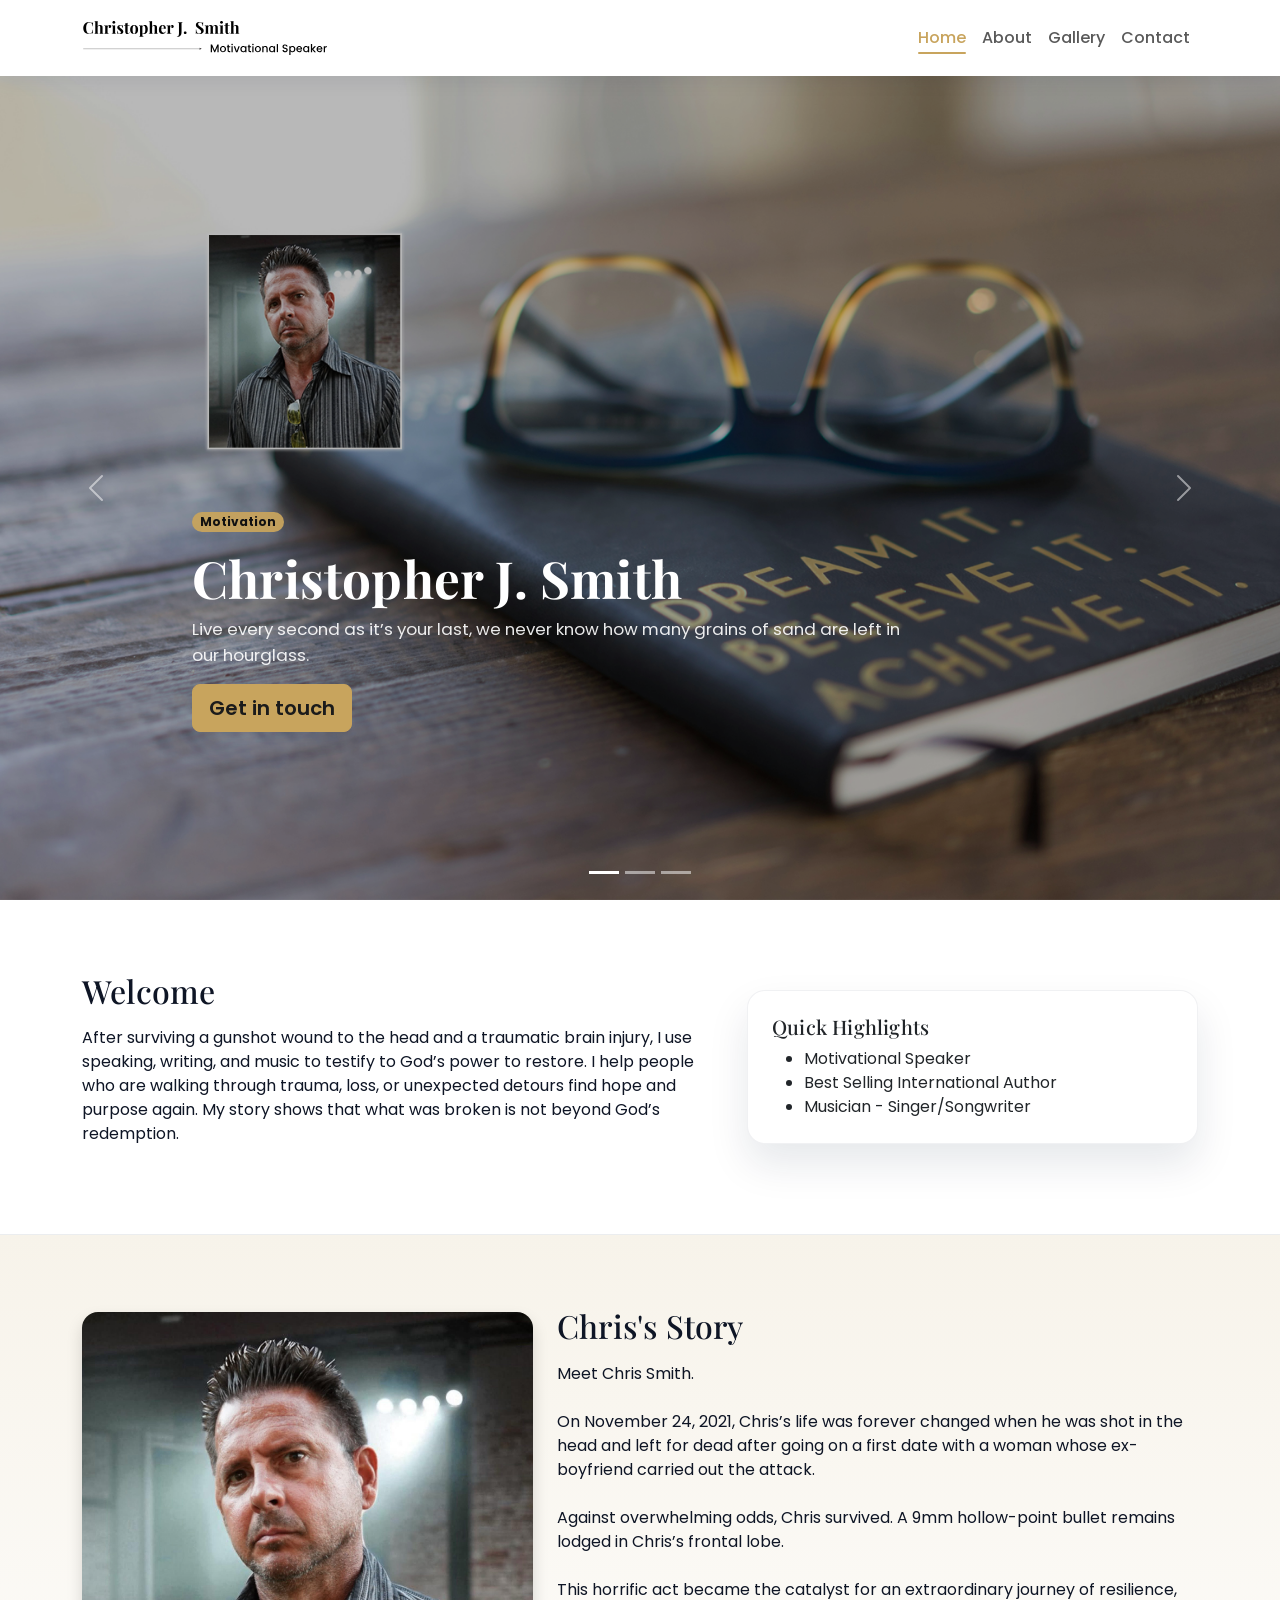
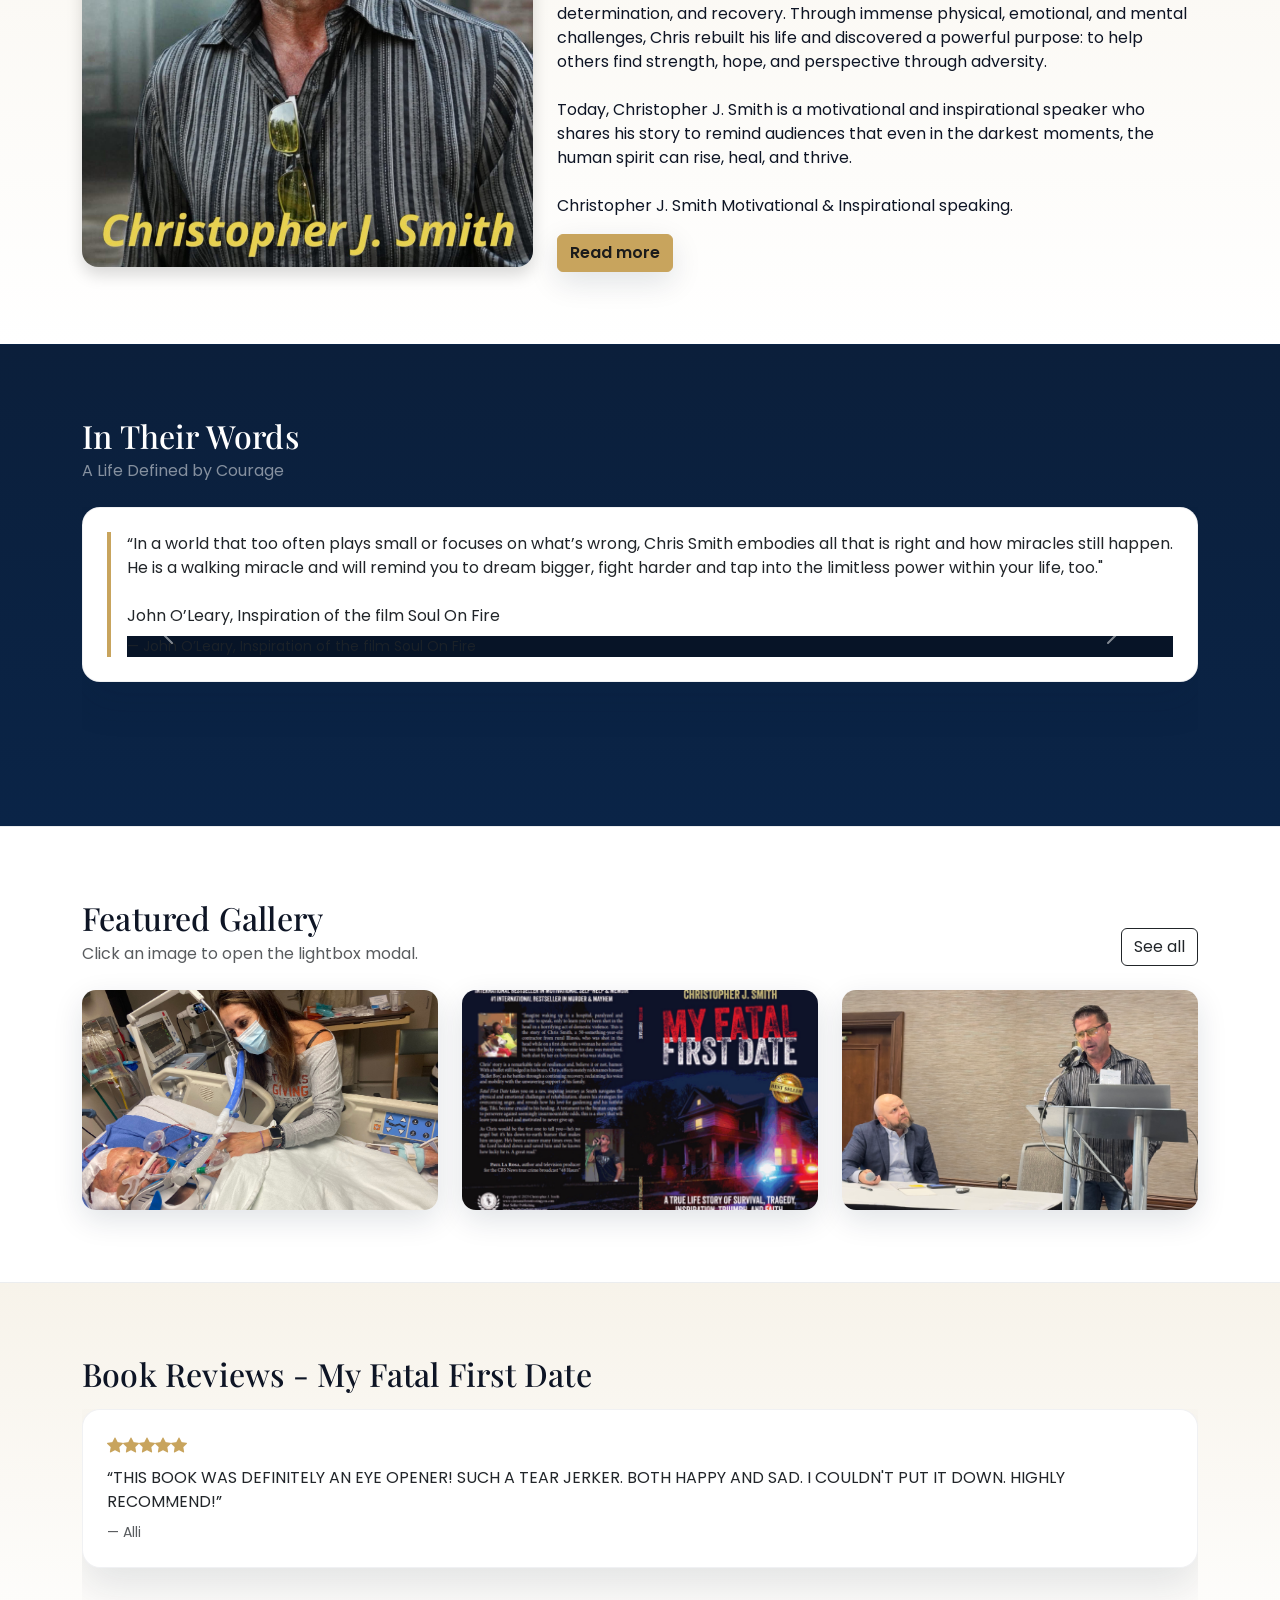
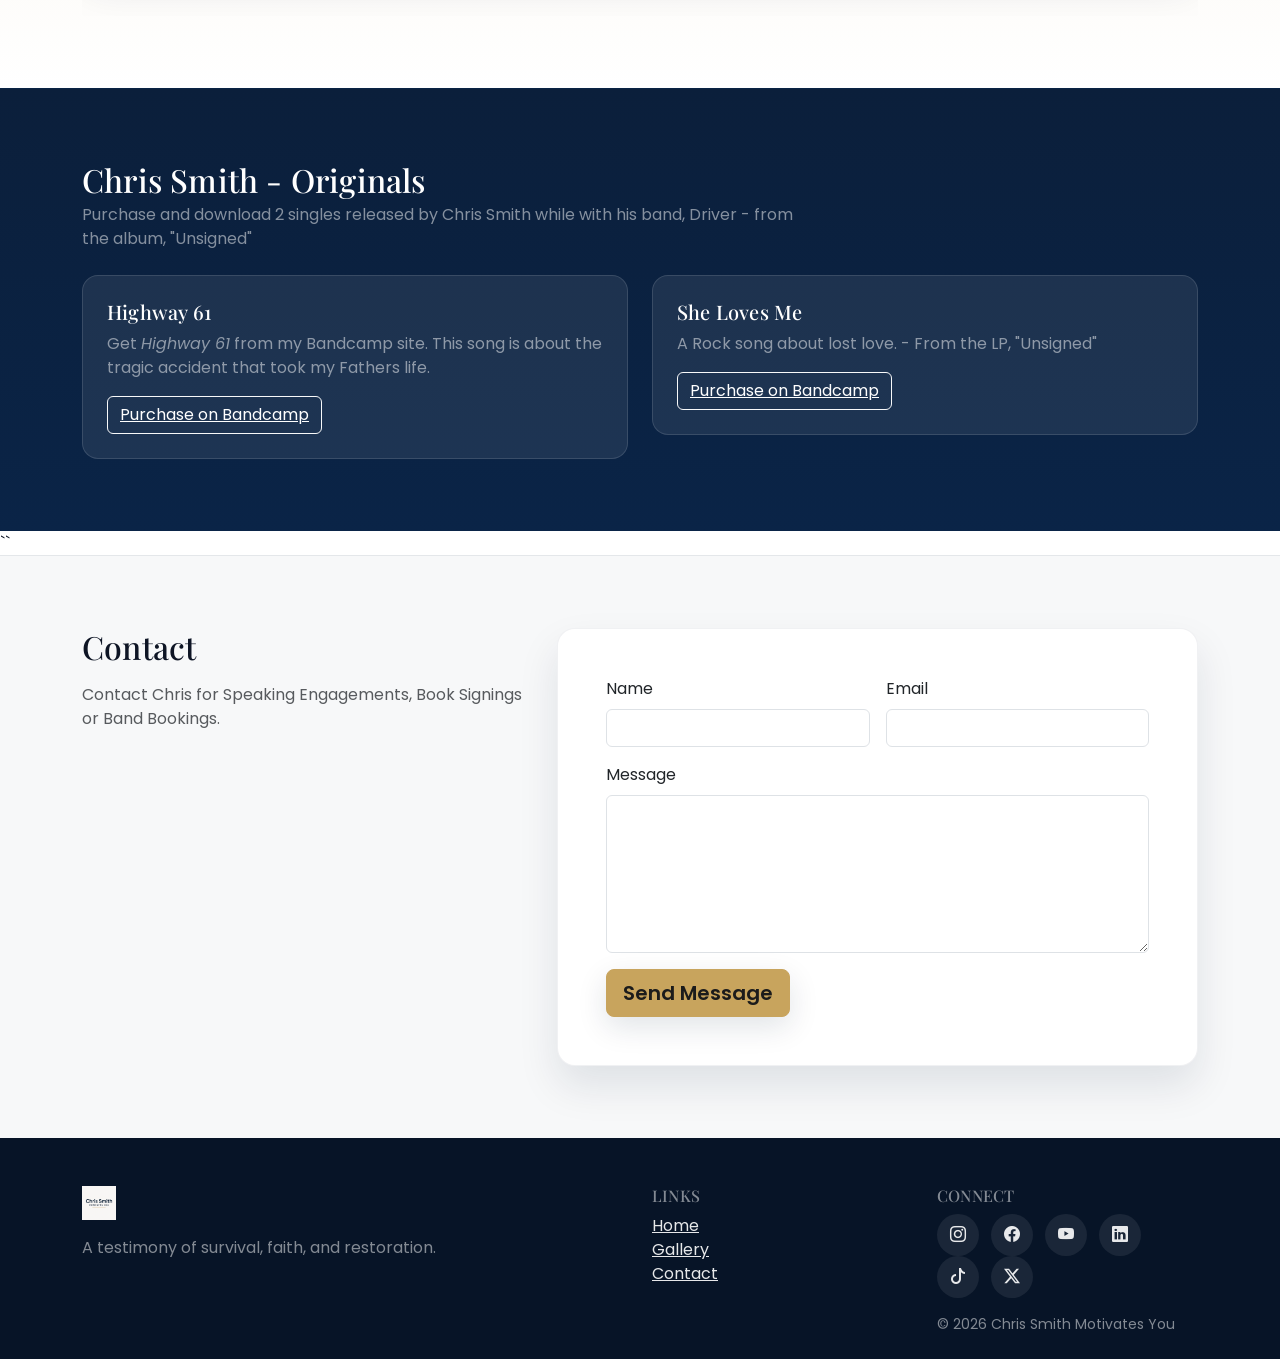
==== index.html @ d368dfac "Wrapping up I think we're done" ====
<!doctype html>
<html lang="en">
<head>
  <!-- ==========================================================
       BASIC META (SEO-ready)
       ========================================================== -->
  <meta charset="utf-8">
  <meta name="viewport" content="width=device-width, initial-scale=1">
  <title>Home | Chris Smith Motivates You</title>
  <meta name="description" content="Chris Smith Motivates You — motivation, mindset, and momentum. Replace this with your homepage SEO description.">

  <!-- ==========================================================
       CANONICAL + OPEN GRAPH (social sharing preview)
       ========================================================== -->
  <link rel="canonical" href="https://chrissmithmotivatesyou.com/">

  <meta property="og:type" content="website">
  <meta property="og:title" content="Chris Smith Motivates You | Home">
  <meta property="og:description" content="Motivation, mindset, and momentum. Motivational Speaker, Author and Musician.">
  <meta property="og:url" content="https://chrissmithmotivatesyou.com/">
  <meta property="og:image" content="https://chrissmithmotivatesyou.com/assets/img/og-image.jpg">
  <meta property="og:site_name" content="Chris Smith Motivates You">

  <!-- Twitter Card -->
  <meta name="twitter:card" content="summary_large_image">
  <meta name="twitter:title" content="Chris Smith Motivates You | Home">
  <meta name="twitter:description" content="Motivation, mindset, and momentum. Replace this with your real social preview description.">
  <meta name="twitter:image" content="https://chrissmithmotivatesyou.com/assets/img/og-image.jpg">

  <!-- ==========================================================
       FONTS
       ========================================================== -->
  <link rel="preconnect" href="https://fonts.googleapis.com">
  <link rel="preconnect" href="https://fonts.gstatic.com" crossorigin>
  <link href="https://fonts.googleapis.com/css2?family=Playfair+Display:wght@500;600;700&family=Poppins:wght@300;400;500;600&display=swap" rel="stylesheet">

  <!-- ==========================================================
       BOOTSTRAP CSS + ICONS
       ========================================================== -->
  <link href="https://cdn.jsdelivr.net/npm/bootstrap@5.3.3/dist/css/bootstrap.min.css" rel="stylesheet">
  <link href="https://cdn.jsdelivr.net/npm/bootstrap-icons@1.11.3/font/bootstrap-icons.min.css" rel="stylesheet">

  <!-- Custom CSS -->
  <link href="assets/css/styles.css" rel="stylesheet">

  <!-- ==========================================================
       JSON-LD (basic SEO structured data starter)
       ========================================================== -->
  <script type="application/ld+json">
  {
    "@context":"https://schema.org",
    "@type":"Person",
    "name":"Chris Smith",
    "url":"https://chrissmithmotivatesyou.com/"
  }
  </script>
</head>

<body>

  <!-- ==========================================================
       NAVBAR (fixed-top)
       aria-current="page" on Home only
       ========================================================== -->
  <nav class="navbar navbar-expand-lg navbar-light bg-white fixed-top">
    <div class="container">

     <a class="navbar-brand" href="index.html" aria-label="Chris Smith Motivates You home">
 	 <img class="brand-wordmark"
     	 	src="assets/img/logo-wordmark.svg"
      	 	alt="Chris Smith Motivates You">
	</a>

      <button class="navbar-toggler" type="button" data-bs-toggle="collapse" data-bs-target="#primaryNav"
              aria-controls="primaryNav" aria-expanded="false" aria-label="Toggle navigation">
        <span class="navbar-toggler-icon"></span>
      </button>

      <div class="collapse navbar-collapse" id="primaryNav">
        <ul class="navbar-nav ms-auto mb-2 mb-lg-0">

          <li class="nav-item">
            <a class="nav-link" href="index.html" aria-current="page">Home</a>
          </li>

          <li class="nav-item">
            <a class="nav-link" href="about.html">About</a>
          </li>

          <li class="nav-item">
            <a class="nav-link" href="gallery.html">Gallery</a>
          </li>

          <li class="nav-item">
            <a class="nav-link" href="contact.html">Contact</a>
          </li>

        </ul>
      </div>
    </div>
  </nav>

  <!-- ==========================================================
       HERO CAROUSEL (full viewport under navbar)
       ========================================================== -->
  <header class="hero">
    <div id="heroCarousel" class="carousel slide carousel-fade" data-bs-ride="carousel" aria-label="Homepage highlights">

      <div class="carousel-indicators">
        <button type="button" data-bs-target="#heroCarousel" data-bs-slide-to="0" class="active"
                aria-current="true" aria-label="Slide 1" tabindex="0"></button>
        <button type="button" data-bs-target="#heroCarousel" data-bs-slide-to="1" aria-label="Slide 2"></button>
        <button type="button" data-bs-target="#heroCarousel" data-bs-slide-to="2" aria-label="Slide 3"></button>
      </div>

      <div class="carousel-inner">

        <div class="carousel-item active">
  <picture>
    <source media="(max-width: 767.98px)" srcset="assets/img/hero-1-mobile.png">
    <source media="(min-width: 768px)" srcset="assets/img/hero-1.png">
    <img
      class="hero-img"
      src="assets/img/hero-1.png"
      alt=""
      loading="eager"
    >
  </picture>

  <div class="carousel-caption" aria-live="polite">
    <span class="badge rounded-pill mb-3">Motivation</span>

    <h1 class="fw-bold">Christopher J. Smith</h1>

    <p class="lead is-placeholder">
      <strong>
        Live every second as it’s your last, we never know how many grains of sand
        are left in our hourglass.
      </strong>
    </p>

    <div class="mt-3">
      <a class="btn btn-brand btn-lg" href="#contactCall">
        Get in touch
      </a>
    </div>
  </div>
</div>

       <div class="carousel-item">
  <picture>
    <source media="(max-width: 767.98px)" srcset="assets/img/hero-2-mobile.png">
    <source media="(min-width: 768px)" srcset="assets/img/hero-2.png">
    <img
      class="hero-img"
      src="assets/img/hero-2.png"
      alt=""
    >
  </picture>

  <div class="carousel-caption" aria-live="polite">
    <span class="badge rounded-pill mb-3">Mindset</span>

    <h1 class="fw-bold">Motivational Speaker</h1>

    <p class="lead">
      Inspiring growth and action to overcome obstacles.
    </p>

    <div class="mt-3">
      <a class="btn btn-brand btn-lg" href="gallery.html">
        View Gallery
      </a>
    </div>
  </div>
</div>
 <div class="carousel-item">
  <picture>
    <source media="(max-width: 767.98px)" srcset="assets/img/hero-3-mobile.png">
    <source media="(min-width: 768px)" srcset="assets/img/hero-3.png">
    <img class="hero-img" src="assets/img/hero-3.png" alt="">
  </picture>

  <div class="carousel-caption" aria-live="polite">
    <span class="badge rounded-pill mb-3">Momentum</span>

    <h1 class="fw-bold">Best Selling Author</h1>

    <p class="lead">
      Chris’ new #1 International Best Seller “My Fatal First Date” gives you the proof
      that we are all unstoppable and it will leave you motivated, inspired, and full
      of hope and restore faith in God.
    </p>

    <div class="d-flex flex-wrap gap-3 mt-3 justify-content-center justify-content-md-start">
      <a class="btn btn-outline-light btn-lg" href="#reviews">
        Read Reviews
      </a>

      <a class="btn btn-outline-light btn-lg"
         href="https://www.amazon.com/MY-FATAL-FIRST-DATE-INSPIRATION-ebook/dp/B0F4NKLWH8">
        Buy on Amazon
      </a>
    </div>
  </div>
</div>

      </div>

      <button class="carousel-control-prev" type="button" data-bs-target="#heroCarousel" data-bs-slide="prev" aria-label="Previous slide">
        <span class="carousel-control-prev-icon" aria-hidden="true"></span>
      </button>
      <button class="carousel-control-next" type="button" data-bs-target="#heroCarousel" data-bs-slide="next" aria-label="Next slide">
        <span class="carousel-control-next-icon" aria-hidden="true"></span>
      </button>

    </div>
  </header>

  <!-- SECTION 1 (WHITE) -->
  <section class="section" id="intro">
    <div class="container">
      <div class="row g-4 align-items-center">
        <div class="col-lg-7">
          <h2 class="mb-3">Welcome</h2>
          <p>After surviving a gunshot wound to the head and a traumatic brain injury, I use speaking, writing, and music to testify to God’s power to restore. I help people who are walking through trauma, loss, or unexpected detours find hope and purpose again. My story shows that what was broken is not beyond God’s redemption.</p>
          <p class="text-muted mb-0 is-placeholder d-none">Placeholder note: hide this later with <code>d-none</code>.</p>
        </div>
        <div class="col-lg-5">
          <div class="card card-premium p-4">
            <h3 class="h5 mb-2">Quick Highlights</h3>
            <ul class="mb-0">
              <li>Motivational Speaker</li>
              <li>Best Selling International Author</li>
              <li>Musician - Singer/Songwriter</li>
            </ul>
          </div>
        </div>
      </div>
    </div>
  </section>

  <!-- SECTION 2 (ALT / CREAM) - MY STORY -->
  <section class="section section--alt" id="my-story">
    <div class="container">
      <div class="row g-4 align-items-center">
        <div class="col-lg-5">
          <img class="img-fluid rounded-4 shadow" src="assets/img/gallery-1.png" alt="Chris Smith portrait or brand image">
        </div>
        <div class="col-lg-7">
          <h2 class="mb-3">Chris's Story</h2>
          <p>Meet Chris Smith.<br><br>On November 24, 2021, Chris’s life was forever changed when he was shot in the head and left for dead after going on a first date with a woman whose ex-boyfriend carried out the attack.<br><br> Against overwhelming odds, Chris survived. A 9mm hollow-point bullet remains lodged in Chris’s frontal lobe.<br><br>This horrific act became the catalyst for an extraordinary journey of resilience, determination, and recovery. Through immense physical, emotional, and mental challenges, Chris rebuilt his life and discovered a powerful purpose: to help others find strength, hope, and perspective through adversity.<br><br>Today, Christopher J. Smith is a motivational and inspirational speaker who shares his story to remind audiences that even in the darkest moments, the human spirit can rise, heal, and thrive.
			<br><br>
			Christopher J. Smith Motivational &amp; Inspirational speaking.</p>
          <a class="btn btn-brand" href="about.html">Read more</a>
        </div>
      </div>
    </div>
  </section>

 <!-- SECTION 3 (BRAND / NAVY) - QUOTES CAROUSEL -->
<section class="section section--brand" id="quotes">
  <div class="container">
    <div class="d-flex align-items-end justify-content-between flex-wrap gap-3 mb-4">
      <div>
        <h2 class="mb-1">In Their Words</h2>
        <p class="mb-0 text-white-50">A Life Defined by Courage</p>
      </div>
    </div>

    <!-- Live region for screen readers (announces slide changes) -->
    <div id="quoteLive" class="visually-hidden" aria-live="polite" aria-atomic="true"></div>

    <!-- Height-stabilized wrapper -->
    <div class="quote-carousel-wrap">
      <div
        id="quoteCarousel"
        class="carousel slide"
        data-bs-ride="carousel"
        data-bs-interval="4500"
        data-bs-pause="hover"
        data-bs-touch="true"
        aria-label="Inspirational quotes"
        aria-roledescription="carousel"
      >
        <div class="carousel-inner">

          <div class="carousel-item active" role="group" aria-roledescription="slide" aria-label="Quote 1 of 5">
            <div class="card card-premium p-4">
              <blockquote class="mb-0 quote-card">
                <p class="mb-2">
                  “In a world that too often plays small or focuses on what’s wrong, Chris Smith embodies all that is right and how miracles still happen. He is a walking miracle and will remind you to dream bigger, fight harder and tap into the limitless power within your life, too."
                  <br><br>
                  John O’Leary, Inspiration of the film Soul On Fire
                </p>
                <footer class="small text-muted">— John O’Leary, Inspiration of the film Soul On Fire</footer>
              </blockquote>
            </div>
          </div>

          <div class="carousel-item" role="group" aria-roledescription="slide" aria-label="Quote 2 of 5">
            <div class="card card-premium p-4">
              <blockquote class="mb-0 quote-card">
                <p class="mb-2">
                  “I taught and coached Chris from 8th grade through high school. His determination and stubborn-like inner drive to never quit kept him alive through his horrific tragedy. Now, Chris inspires me and many others to never give up on anything you want to achieve in life. He is living proof of never, ever giving up.”
                  <br><br>
                  Bob Bunton - Legendary former head football coach at Parkway North High School in St. Louis, Missouri
                </p>
                <footer class="small text-muted">— Bob Bunton</footer>
              </blockquote>
            </div>
          </div>

          <div class="carousel-item" role="group" aria-roledescription="slide" aria-label="Quote 3 of 5">
            <div class="card card-premium p-4">
              <blockquote class="mb-0 quote-card">
                <p class="mb-2">
                  “When it comes to overcoming impossible odds, Chris Smith is a beast. One fateful evening, evil tried to steal his life—a life rich with talent and opportunity. But God didn’t throw in the towel, and neither did Chris. As Chris’ pastor, I’ve had the blessing of watching a new life rise from the ashes—physically, mentally, and spiritually. Chris works hard every day to maximize the life God has given him. He has discovered his purpose: to inspire people to overcome the seemingly impossible odds in their lives. Chris’ story is a powerful reminder to never throw in the towel and to hold onto hope that the best is still to come.”
                  <br><br>
                  Mike Schreiner | C.O.G.P.O.W | Lead Pastor | Morning Star Church
                </p>
                <footer class="small text-muted">— Mike Schreiner | C.O.G.P.O.W | Lead Pastor | Morning Star Church</footer>
              </blockquote>
            </div>
          </div>

          <div class="carousel-item" role="group" aria-roledescription="slide" aria-label="Quote 4 of 5">
            <div class="card card-premium p-4">
              <blockquote class="mb-0 quote-card">
                <p class="mb-2">
                  “Chris Smith is the most determined man I know. He survived being shot in the head point blank. But he did way more than "survive." Chris began intense therapy and reformed his band as its lead singer. He works out constantly and has regained a tremendous amount of function to his formerly paralyzed left side. A doctor told him he'd never walk again so every time I see him singing in his rock 'n roll band, I have to smile. Chris thrives and tells his story well. He's one of a kind.”
                  <br><br>
                  Paul LaRosa - CBS News | 48Hrs
                </p>
                <footer class="small text-muted">— Paul LaRosa - CBS News | 48Hrs</footer>
              </blockquote>
            </div>
          </div>

          <div class="carousel-item" role="group" aria-roledescription="slide" aria-label="Quote 5 of 5">
            <div class="card card-premium p-4">
              <blockquote class="mb-0 quote-card">
                <p class="mb-2">
                  “Chris Smith is one of a kind. Left for dead for many hours having been shot in the head by a stranger, Chris' life is a demonstration of God's power. Doctors aren’t sure why someone with a gunshot wound to the head would be able to sit up, let alone walk around, or sing in a band! To know Chris helps us to better understand the human spirit; resilient, tough and a lot of fun to hang out with. Chris is now living every day knowing that life is precious. He is a great example of a never quit attitude, and I am proud to call him friend.”
                  <br><br>
                  Pastor Keith Scarborough | Morning Star Church
                </p>
                <footer class="small text-muted">— Pastor Keith Scarborough | Morning Star Church</footer>
              </blockquote>
            </div>
          </div>

        </div>

        <button class="carousel-control-prev" type="button" data-bs-target="#quoteCarousel" data-bs-slide="prev" aria-label="Previous quote">
          <span class="carousel-control-prev-icon" aria-hidden="true"></span>
        </button>
        <button class="carousel-control-next" type="button" data-bs-target="#quoteCarousel" data-bs-slide="next" aria-label="Next quote">
          <span class="carousel-control-next-icon" aria-hidden="true"></span>
        </button>

      </div>
    </div>
  </div>
</section>
	
  <!-- SECTION 4 (WHITE) - LIGHTBOX GALLERY -->
  <section class="section" id="lightbox">
    <div class="container">
      <div class="row align-items-end mb-4">
        <div class="col-lg-8">
          <h2 class="mb-1">Featured Gallery</h2>
          <p class="text-muted mb-0">Click an image to open the lightbox modal.</p>
        </div>
        <div class="col-lg-4 text-lg-end">
          <a class="btn btn-outline-dark" href="gallery.html">See all</a>
        </div>
      </div>

      <div class="row g-4">
        <div class="col-12 col-md-6 col-lg-4">
          <div class="gallery-thumb" data-lightbox data-img="assets/img/gallery-1.jpg" data-caption="Chris and Mom at St. John's Hospital in Springfiled, IL">
            <img src="assets/img/gallery-1.jpg" alt="Chris and Mom at the hospital">
          </div>
        </div>

        <div class="col-12 col-md-6 col-lg-4">
          <div class="gallery-thumb" data-lightbox data-img="assets/img/gallery-2.JPEG" data-caption="Chris's Book - Fatal First Date">
            <img src="assets/img/gallery-2.JPEG" alt="Chris's Book - Fatal First Date">
          </div>
        </div>

        <div class="col-12 col-md-6 col-lg-4">
          <div class="gallery-thumb" data-lightbox data-img="assets/img/gallery-3.JPEG" data-caption="Chris speaking at a Dr's Convention on Traumatic Brain Injuries">
            <img src="assets/img/gallery-3.JPEG" alt="Chris speaking at Dr's Meeting">
          </div>
        </div>
      </div>
    </div>

    <!-- Modal -->
    <div class="modal fade" id="lightboxModal" tabindex="-1" aria-labelledby="lightboxTitle" aria-hidden="true">
      <div class="modal-dialog modal-dialog-centered modal-lg">
        <div class="modal-content">
          <div class="modal-header">
            <h3 class="modal-title h5" id="lightboxTitle">Image Preview</h3>
            <button type="button" class="btn-close" data-bs-dismiss="modal" aria-label="Close preview"></button>
          </div>
          <div class="modal-body">
            <img id="lightboxImage" src="" class="img-fluid rounded-3" alt="Expanded preview">
            <p id="lightboxCaption" class="text-muted mt-3 mb-0">Caption</p>
          </div>
        </div>
      </div>
    </div>
  </section>

  <!-- SECTION 5 (ALT / CREAM) - REVIEWS -->
<section class="section section--alt" id="reviews">
  <div class="container">
    <h2 class="mb-3">Book Reviews - My Fatal First Date</h2>

    <!-- Live region for screen readers -->
    <div id="reviewLive" class="visually-hidden" aria-live="polite" aria-atomic="true"></div>

    <!-- Height-stabilized wrapper -->
    <div class="review-carousel-wrap">
      <div id="reviewCarousel"
           class="carousel slide"
           data-bs-ride="carousel"
           data-bs-interval="5000"
           data-bs-pause="hover"
           data-bs-touch="true"
           aria-label="Book reviews"
           aria-roledescription="carousel">

        <div class="carousel-inner">

          <div class="carousel-item active" role="group" aria-roledescription="slide" aria-label="Review 1 of 3">
            <div class="card card-premium p-4">
              <div class="review-stars mb-2" aria-label="5 out of 5 stars">
                <i class="bi bi-star-fill"></i><i class="bi bi-star-fill"></i><i class="bi bi-star-fill"></i><i class="bi bi-star-fill"></i><i class="bi bi-star-fill"></i>
              </div>
              <p class="mb-2">“THIS BOOK WAS DEFINITELY AN EYE OPENER! SUCH A TEAR JERKER. BOTH HAPPY AND SAD. I COULDN'T PUT IT DOWN. HIGHLY RECOMMEND!”</p>
              <div class="small text-muted">— Alli</div>
            </div>
          </div>

          <div class="carousel-item" role="group" aria-roledescription="slide" aria-label="Review 2 of 3">
            <div class="card card-premium p-4">
              <div class="review-stars mb-2" aria-label="5 out of 5 stars">
                <i class="bi bi-star-fill"></i><i class="bi bi-star-fill"></i><i class="bi bi-star-fill"></i><i class="bi bi-star-fill"></i><i class="bi bi-star-fill"></i>
              </div>
              <p class="mb-2">“A great story of the will to live, faith in the lord, and perseverance. I have been friends with Chris’ mother for over 50 years, since high school, and this story shocked me. Chris is a miracle. An easy to read book, very well written. A must read!!”</p>
              <div class="small text-muted">— Kenneth Meyers</div>
            </div>
          </div>

          <div class="carousel-item" role="group" aria-roledescription="slide" aria-label="Review 3 of 3">
            <div class="card card-premium p-4">
              <div class="review-stars mb-2" aria-label="5 out of 5 stars">
                <i class="bi bi-star-fill"></i><i class="bi bi-star-fill"></i><i class="bi bi-star-fill"></i><i class="bi bi-star-fill"></i><i class="bi bi-star-fill"></i>
              </div>
              <p class="mb-2">“I watched this story on 48 hours after listening to it on their podcast. Chris definitely was lucky to pull through and recover how he has, pure determination. The book repeats parts some sentence after sentence, some is from one part of the book to the next. Point being, if you only enjoy reading smoother writings then this might not be for you. However I recommend it just for his miraculous story. Very inspiring on many levels”</p>
              <div class="small text-muted">— Auralia Whiting</div>
            </div>
          </div>

        </div>

        <button class="carousel-control-prev" type="button" data-bs-target="#reviewCarousel" data-bs-slide="prev" aria-label="Previous review">
          <span class="carousel-control-prev-icon" aria-hidden="true"></span>
        </button>
        <button class="carousel-control-next" type="button" data-bs-target="#reviewCarousel" data-bs-slide="next" aria-label="Next review">
          <span class="carousel-control-next-icon" aria-hidden="true"></span>
        </button>

      </div>
    </div>
  </div>
</section>


	<!-- ==========================================================
       NEW SECTION (BRAND / SAME AS "IN THEIR WORDS") - CTA LINKS
       Place this directly above the contact form section
       ========================================================== -->
  <section class="section section--brand" id="ctaLinks">
    <div class="container">

      <div class="row align-items-end g-4 mb-4">
        <div class="col-lg-8">
          <h2 class="mb-1">Chris Smith - Originals&nbsp;</h2>
          <p class="mb-0 text-white-50">
            Purchase and download 2 singles released by Chris Smith while with his band, Driver - from the album, "Unsigned"
          </p>
        </div>
      </div>

      <div class="row g-4">
        <!-- CTA Item 1 -->
        <div class="col-md-6">
          <div class="p-4 rounded-4" style="background: rgba(255,255,255,.08); border: 1px solid rgba(255,255,255,.12);">
            <h3 class="h5 mb-2 text-white">Highway 61</h3>
            <p class="mb-3 text-white-50">
            Get <em>Highway 61</em> from my Bandcamp site. This song is about the tragic accident that took my Fathers life.</p>
            <a class="btn btn-outline-light" href="https://christophersmith1.bandcamp.com/track/highway-61" target="_blank" rel="noopener">
              Purchase on Bandcamp
            </a>
          </div>
        </div>

        <!-- CTA Item 2 -->
        <div class="col-md-6">
          <div class="p-4 rounded-4" style="background: rgba(255,255,255,.08); border: 1px solid rgba(255,255,255,.12);">
            <h3 class="h5 mb-2 text-white">She Loves Me</h3>
            <p class="mb-3 text-white-50">
              A Rock song about lost love. - From the LP, "Unsigned"
            </p>
            <a class="btn btn-outline-light" href="https://christophersmith1.bandcamp.com/track/she-loves-me" target="_blank" rel="noopener">
              Purchase on Bandcamp
            </a>
          </div>
        </div>
      </div>

    </div>
  </section>
``
	
  <!-- SECTION 6 (WHITE) - CONTACT FORM (Formspree) -->
  <section class="section" id="contactCall">
    <div class="container" id="contact">
      <div class="row g-4 align-items-start">
        <div class="col-lg-5">
          <h2 class="mb-3">Contact</h2>
          <p class="text-muted">Contact Chris for Speaking Engagements, Book Signings or Band Bookings.</p>
        </div>

        <div class="col-lg-7">
          <div class="card card-premium p-4 p-md-5">

            <!-- Formspree endpoint format: https://formspree.io/f/{form_id} -->
            <!-- Using your form ID: meerqrro -->
            <form method="POST" action="https://formspree.io/f/meerqrro">
              <!-- Honeypot -->
              <div class="d-none" aria-hidden="true">
                <label>Leave this field empty: <input type="text" name="_gotcha"></label>
              </div>

              <div class="row g-3">
                <div class="col-md-6">
                  <label for="name" class="form-label">Name</label>
                  <input class="form-control" id="name" name="name" type="text" autocomplete="name" required>
                </div>

                <div class="col-md-6">
                  <label for="email" class="form-label">Email</label>
                  <input class="form-control" id="email" name="email" type="email" autocomplete="email" required>
                </div>

                <div class="col-12">
                  <label for="message" class="form-label">Message</label>
                  <textarea class="form-control" id="message" name="message" rows="6" required></textarea>
                </div>

                <div class="col-12">
                  <button class="btn btn-brand btn-lg" type="submit">Send Message</button>
                </div>
              </div>
            </form>

          </div>
        </div>
      </div>
    </div>
  </section>

  <!-- FOOTER -->
<footer class="pt-5 pb-4">
  <div class="container">
    <div class="row g-4">
      <div class="col-lg-6">
        <img src="assets/img/logo-wordmark.png" alt="Chris Smith Motivates You logo" style="height:34px;width:auto;">
        <p class="mt-3 mb-0 text-white-50">A testimony of survival, faith, and restoration.</p>
      </div>

      <div class="col-lg-3">
        <h3 class="h6 text-uppercase text-white-50">Links</h3>
        <ul class="list-unstyled mb-0">
          <li><a href="index.html">Home</a></li>
          <li><a href="gallery.html">Gallery</a></li>
          <li><a href="contact.html">Contact</a></li>
        </ul>
      </div>

      <div class="col-lg-3">
        <h3 class="h6 text-uppercase text-white-50">Connect</h3>
        <div class="social mb-3">
          <a href="https://www.instagram.com/christophercjsmith73" aria-label="Instagram">
            <i class="bi bi-instagram"></i>
          </a>
          <a href="https://www.facebook.com/share/1AkGESYK4D/" aria-label="Facebook">
            <i class="bi bi-facebook"></i>
          </a>
          <a href="https://youtube.com/@cjsmith2373" aria-label="YouTube">
            <i class="bi bi-youtube"></i>
          </a>
          <a href="https://www.linkedin.com/in/christopher-smith-8a0683267" aria-label="LinkedIn">
            <i class="bi bi-linkedin"></i>
          </a>
          <a href="https://www.tiktok.com/@cjsmith2373" aria-label="TikTok">
            <i class="bi bi-tiktok"></i>
          </a>
          <a href="https://x.com/chrissmith2373" aria-label="X (formerly Twitter)">
            <i class="bi bi-twitter-x"></i>
          </a>
        </div>

        <div class="small text-white-50">
          © <span data-year></span> Chris Smith Motivates You
        </div>
      </div>
    </div>
  </div>
</footer>

  <!-- Scripts -->
  <script src="https://cdn.jsdelivr.net/npm/bootstrap@5.3.3/dist/js/bootstrap.bundle.min.js"></script>
  <script src="assets/js/main.js"></script>
</body>
</html>
---- assets/css/styles.css ----
/* ========================================================================== Premium Bootstrap Starter (Dreamweaver-friendly)
   File: assets/css/styles.css
   Purpose: Brand styling + layout helpers + section alternation
   ========================================================================== */

/* ------------------------------
   0) Brand variables (EDIT HERE)
   ------------------------------ */
:root{
  --brand-navy: #0B1F3B;
  --brand-navy-2: #0A2447;
  --brand-gold: #C8A45D;
  --brand-cream: #F7F3EA;
  --brand-ink: #0E1525;
  --brand-muted: #5B667A;

  /* Navbar height (used for body padding so fixed-top doesn't overlap content) */
  --nav-height: 76px;

  /* Global radius/shadows */
  --radius-lg: 18px;
  --shadow-soft: 0 10px 30px rgba(11,31,59,.12);
  /* Deeper, cleaner shadow for featured cards (contact form) */
  --shadow-premium: 0 20px 40px rgba(11,31,59,.10);
}

/* ------------------------------
   1) Base / Typography
   ------------------------------ */
html { scroll-behavior: smooth; }
body{
  /* Fixed-top nav requires top padding so content doesn't slide under it */
  padding-top: var(--nav-height); /* Bootstrap fixed navbar pattern */
  color: var(--brand-ink);
  background: #fff;
  font-family: "Poppins", system-ui, -apple-system, Segoe UI, Roboto, Arial, sans-serif;
}

h1,h2,h3,h4,h5{
  font-family: "Playfair Display", Georgia, "Times New Roman", serif;
  letter-spacing: 0.2px;
}

a{ color: var(--brand-navy); }
a:hover{ color: var(--brand-navy-2); }

/* ------------------------------
   2) Navbar styling
   ------------------------------ */
.navbar{
  min-height: var(--nav-height);
  backdrop-filter: blur(10px);
  box-shadow: 0 4px 18px rgba(11,31,59,.08);
}

.navbar-brand img{
  height: 34px; /* EDIT if needed */
  width: auto;
}

.nav-link{ font-weight: 500; }

/* aria-current highlighting per page */
.nav-link[aria-current="page"]{
  color: var(--brand-gold) !important;
  position: relative;
}
.nav-link[aria-current="page"]::after{
  content:"";
  position:absolute;
  left:.5rem;
  right:.5rem;
  bottom:.25rem;
  height:2px;
  background: var(--brand-gold);
  border-radius:2px;
}

/* ========================================================================== 
   Brand Wordmark Utility Class: .brand-wordmark
   Purpose: Fine-tune logo sizing everywhere from one place.
   How to use:
     <a class="navbar-brand" href="#"><img class="brand-wordmark" src="..." alt="Chris Smith Motivates You"></a>
   ========================================================================== */

:root{
  /* EDIT THIS ONE VALUE to scale the logo globally */
  --wordmark-height: 34px; /* default (desktop) */
}

/* Apply to the logo image inside the navbar brand */
.brand-wordmark{
  height: var(--wordmark-height);
  width: auto;           /* prevents distortion */
  max-width: 100%;       /* prevents overflow */
  display: block;        /* removes baseline whitespace */
  object-fit: contain;   /* keeps the image contained if constrained */
}

/* If you ever use an SVG wordmark, this helps keep it crisp */
.brand-wordmark svg{ height: var(--wordmark-height); width: auto; }

/* Responsive tuning (optional but helpful) */
@media (max-width: 991.98px){ :root{ --wordmark-height: 32px; } /* slightly smaller on tablets */ }
@media (max-width: 575.98px){ :root{ --wordmark-height: 30px; } /* smaller on phones */ }

/* ------------------------------
   3) Section helpers (alternating)
   ------------------------------ */
.section{ padding: 4.5rem 0; }
.section--alt{ background: linear-gradient(180deg, var(--brand-cream), #ffffff); }
.section--brand{ background: linear-gradient(180deg, var(--brand-navy), var(--brand-navy-2)); color: #fff; }
.section--brand a{ color: #fff; text-decoration: underline; }

/* Clear visual delineation on mobile */
.section + .section{ border-top: 1px solid rgba(11,31,59,.08); }



/* ------------------------------
   Contact section: subtle brand tint (prevents background bleed into Reviews)
   Best Overall Combo (Highly Polished)
   ------------------------------ */
#contactCall{
  /* very light navy tint using brand color */
  background-color: rgba(11,31,59,.03);
}
/* ------------------------------
   4) Buttons / cards
   ------------------------------ */
.btn-brand{
  background: var(--brand-gold);
  border-color: var(--brand-gold);
  color: #1b1b1b;
  font-weight: 600;
  box-shadow: var(--shadow-soft);
}
.btn-brand:hover{ background: #b7924c; border-color: #b7924c; }

.card-premium{
  background-color: #ffffff;
  border: 1px solid rgba(11,31,59,.06);
  border-radius: var(--radius-lg);
  box-shadow: var(--shadow-premium);
}

/* ------------------------------
   5) Hero carousel (full viewport)
   ------------------------------ */
.hero{ min-height: calc(100vh - var(--nav-height)); }
.hero .carousel, .hero .carousel-inner, .hero .carousel-item{ min-height: calc(100vh - var(--nav-height)); }
.hero .carousel-item{ background: #111; position: relative; }
.hero .hero-img{ width: 100%; height: calc(100vh - var(--nav-height)); object-fit: cover; filter: brightness(0.72); }
.hero .carousel-caption{ text-align: left; bottom: 18%; }
.hero .carousel-caption .badge{ background: rgba(200,164,93,.95); color: #111; }
.hero .carousel-caption h1{ font-size: clamp(2rem, 4vw, 3.25rem); }
.hero .carousel-caption p{ max-width: 46rem; font-size: 1.05rem; }

/* ------------------------------
   6) Gallery thumbs
   ------------------------------ */
.gallery-thumb{ border-radius: 14px; overflow: hidden; box-shadow: var(--shadow-soft); cursor: pointer; }
.gallery-thumb img{ width: 100%; height: 220px; object-fit: cover; transition: transform .25s ease; }
.gallery-thumb:hover img{ transform: scale(1.03); }

/* ------------------------------
   7) Quotes + Reviews carousels
   ------------------------------ */
.quote-card{ border-left: 4px solid var(--brand-gold); padding-left: 1rem; }
.review-stars{ color: var(--brand-gold); }

/* ------------------------------
   8) Footer
   ------------------------------ */
footer{ background: #071427; color: rgba(255,255,255,.9); }
footer a{ color: rgba(255,255,255,.9); }
footer a:hover{ color: var(--brand-gold); }

/* Social icons */
.social a{
  display:inline-flex;
  width: 42px;
  height: 42px;
  border-radius: 999px;
  align-items:center;
  justify-content:center;
  background: rgba(255,255,255,.08);
  margin-right: .5rem;
  transition: all .2s ease;
}
.social a:hover{ background: rgba(200,164,93,.18); transform: translateY(-2px); }

/* ------------------------------
   9) Utility: hide placeholder blocks later
   ------------------------------ */
.is-placeholder{ opacity: .9; }
.is-hidden{ display: none !important; }

/* Keeps the quote area stable once JS sets min-height */
.quote-carousel-wrap .carousel-inner {
  min-height: var(--quote-max-h, auto);
}

/* Optional: smoother feel (no layout shift, just fades) */
.quote-carousel-wrap .carousel-item {
  transition: transform 0.6s ease;
}

/* =====================================
   Reviews Carousel (fixed height)
   - Height is set dynamically via JS
   ===================================== */
.review-carousel-wrap .carousel-inner {
  min-height: var(--review-max-h, auto);
}
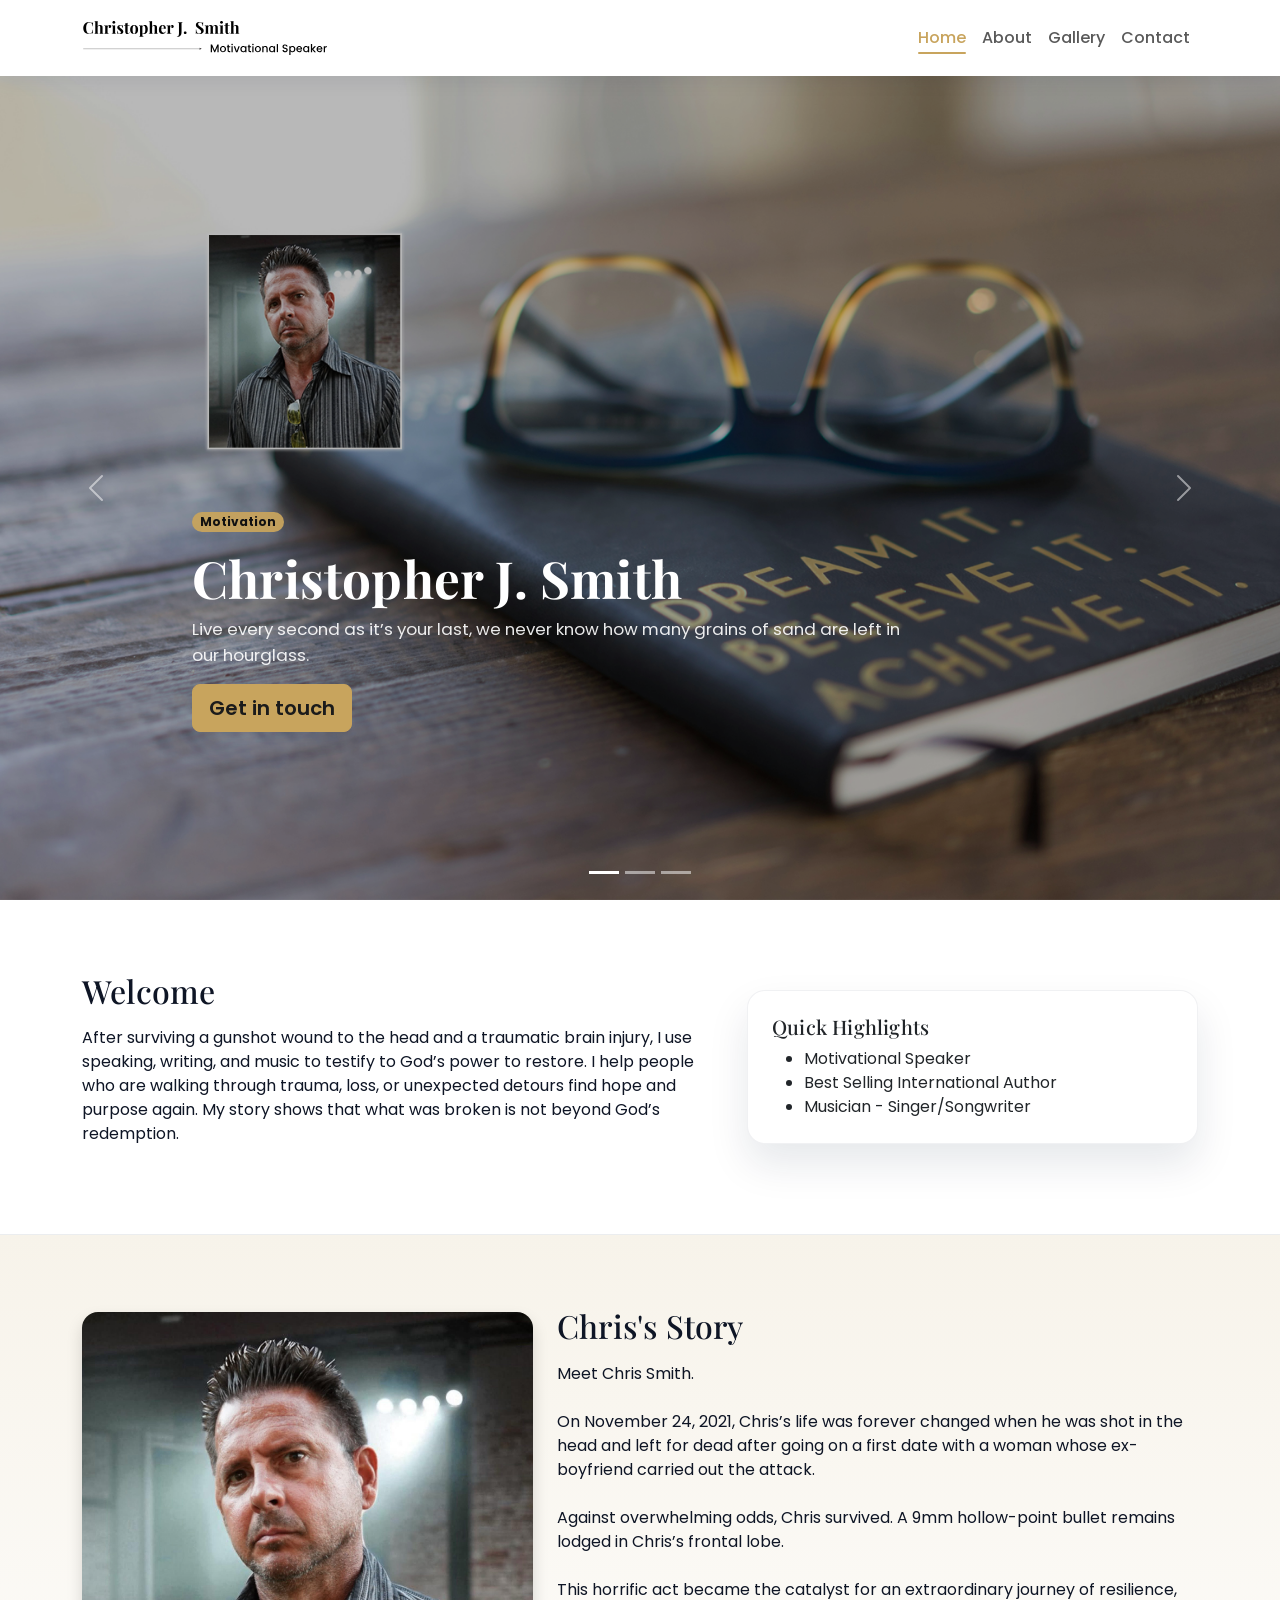
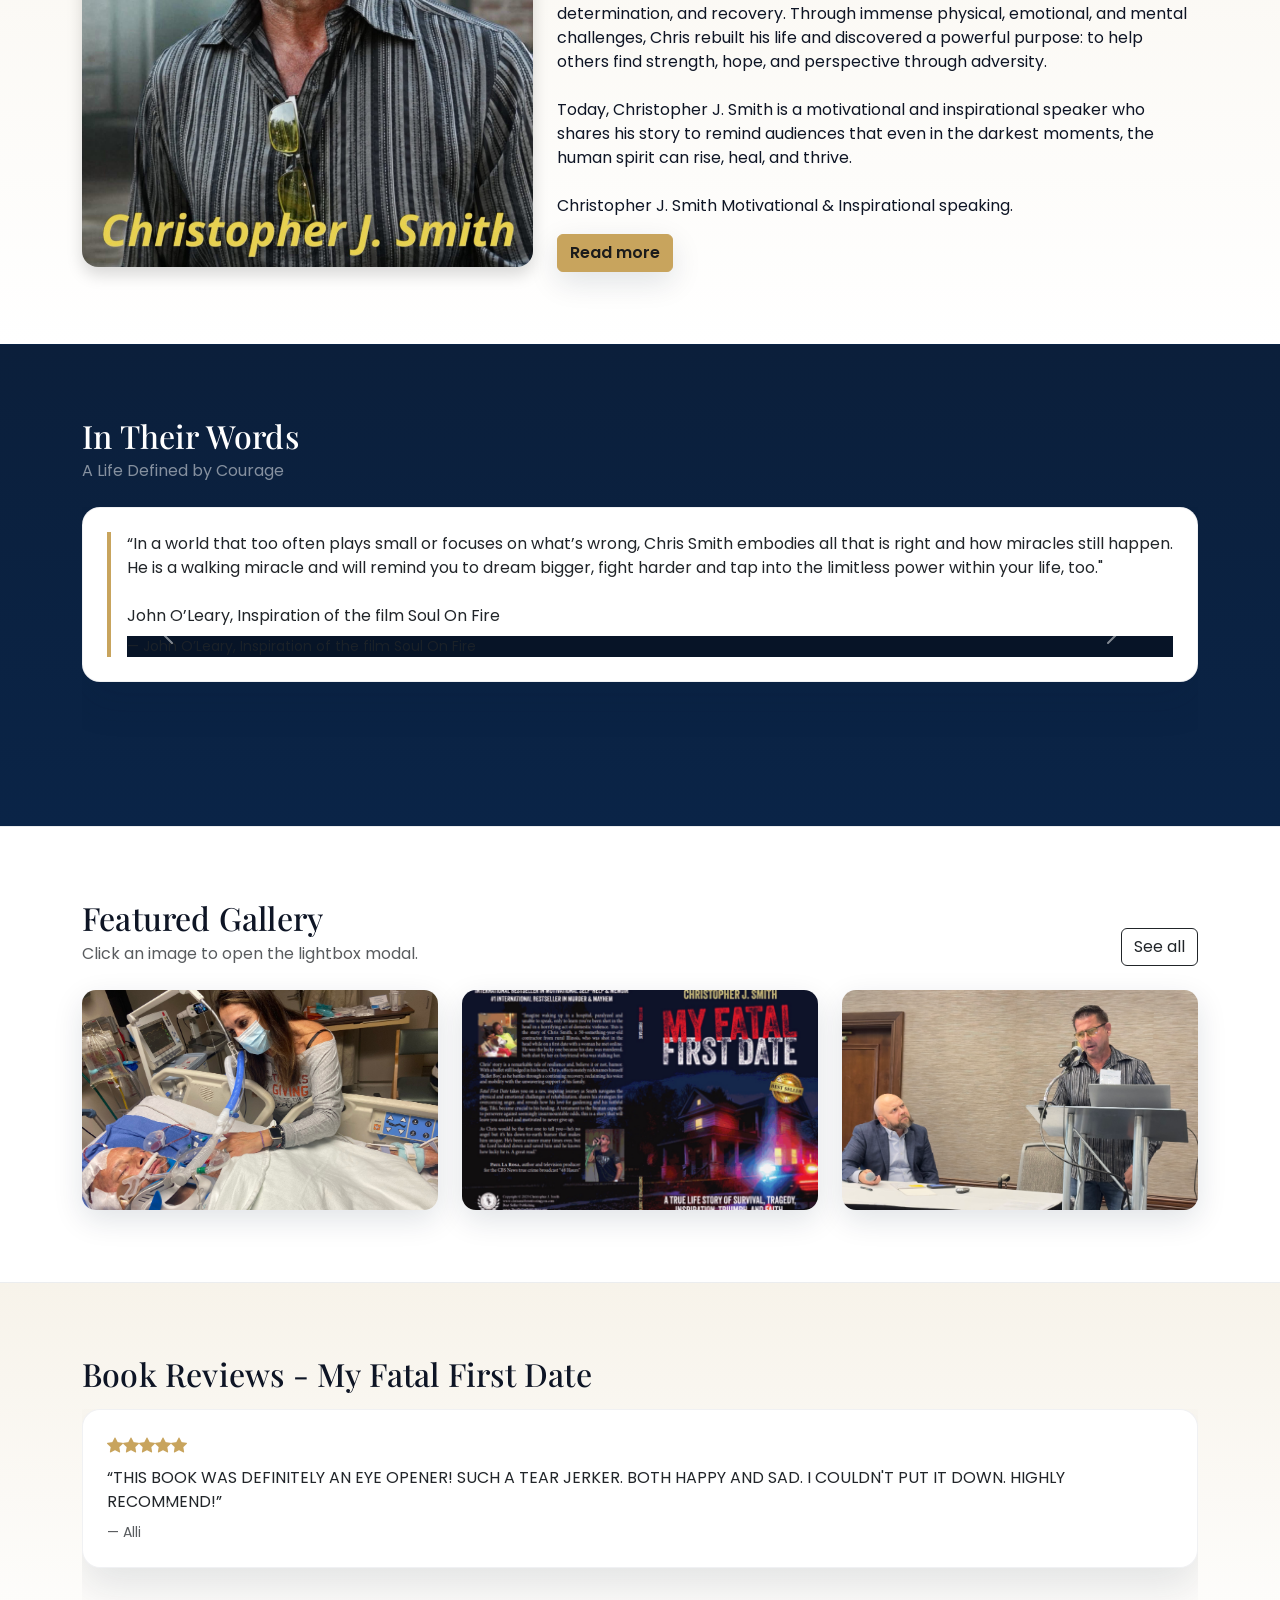
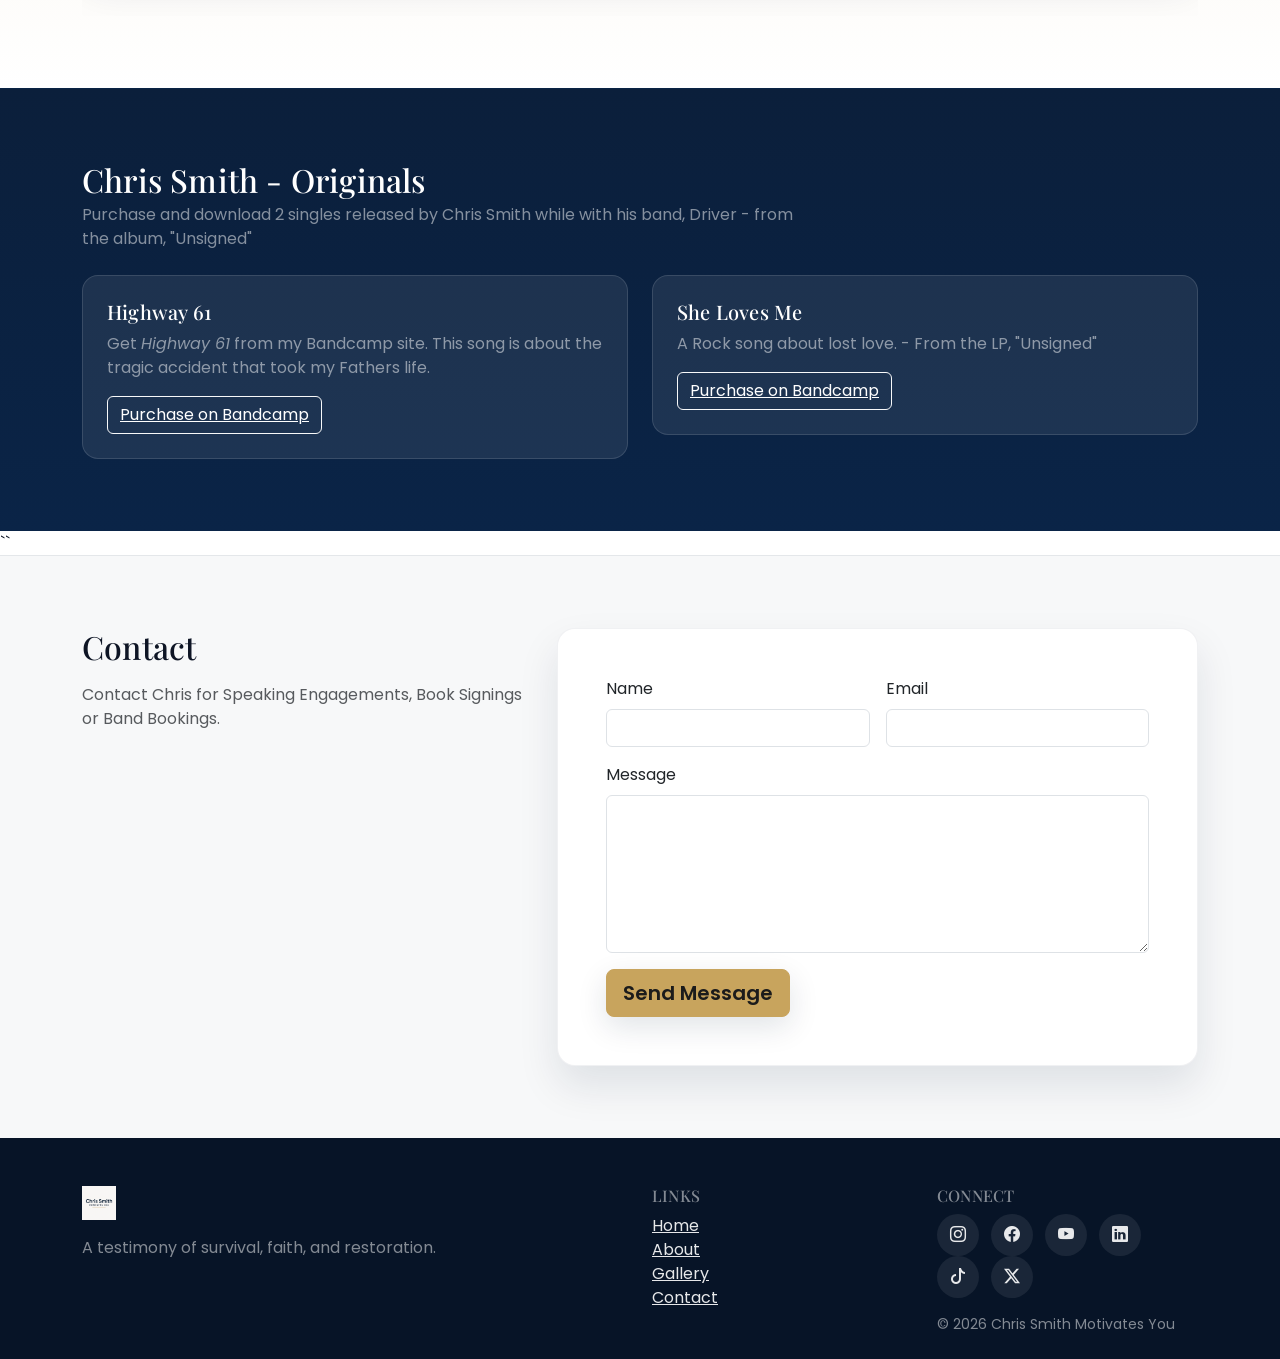
==== commit 274491a9: "footers footers" ====
--- a/index.html
+++ b/index.html
@@ -168,8 +168,8 @@
     </p>
 
     <div class="mt-3">
-      <a class="btn btn-brand btn-lg" href="gallery.html">
-        View Gallery
+      <a class="btn btn-brand btn-lg" href="about.html">
+        Read More
       </a>
     </div>
   </div>
@@ -542,7 +542,7 @@
 
             <!-- Formspree endpoint format: https://formspree.io/f/{form_id} -->
             <!-- Using your form ID: meerqrro -->
-            <form method="POST" action="https://formspree.io/f/meerqrro">
+            <form id="contactForm" method="POST" action="https://formspree.io/f/meerqrro">
               <!-- Honeypot -->
               <div class="d-none" aria-hidden="true">
                 <label>Leave this field empty: <input type="text" name="_gotcha"></label>
@@ -589,6 +589,7 @@
         <h3 class="h6 text-uppercase text-white-50">Links</h3>
         <ul class="list-unstyled mb-0">
           <li><a href="index.html">Home</a></li>
+			<li><a href="about.html">About</a></li>
           <li><a href="gallery.html">Gallery</a></li>
           <li><a href="contact.html">Contact</a></li>
         </ul>
@@ -624,9 +625,20 @@
     </div>
   </div>
 </footer>
-
+	
   <!-- Scripts -->
   <script src="https://cdn.jsdelivr.net/npm/bootstrap@5.3.3/dist/js/bootstrap.bundle.min.js"></script>
   <script src="assets/js/main.js"></script>
+  <script>
+  window.addEventListener("pageshow", function (event) {
+    if (event.persisted) {
+      const form = document.getElementById("contactForm");
+      if (form) {
+        form.reset();
+      }
+    }
+  });
+</script>
+	
 </body>
 </html>
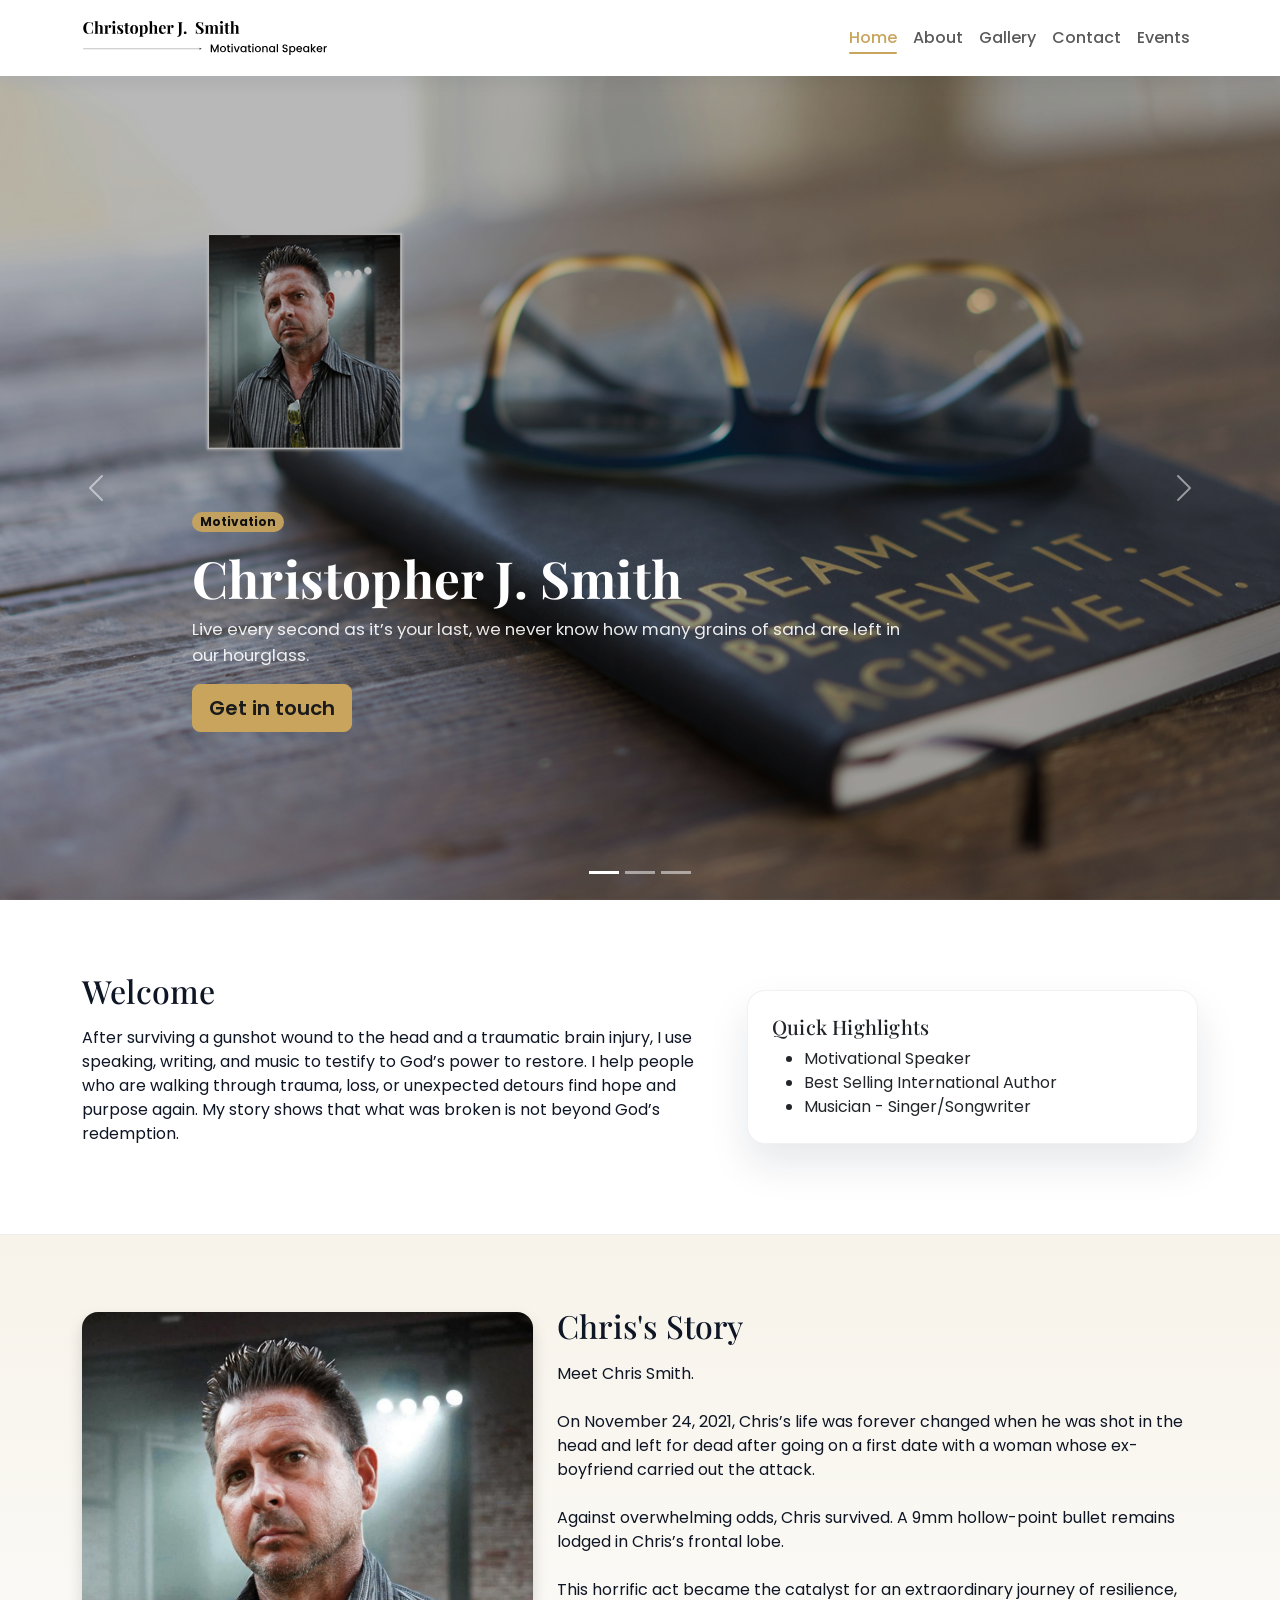
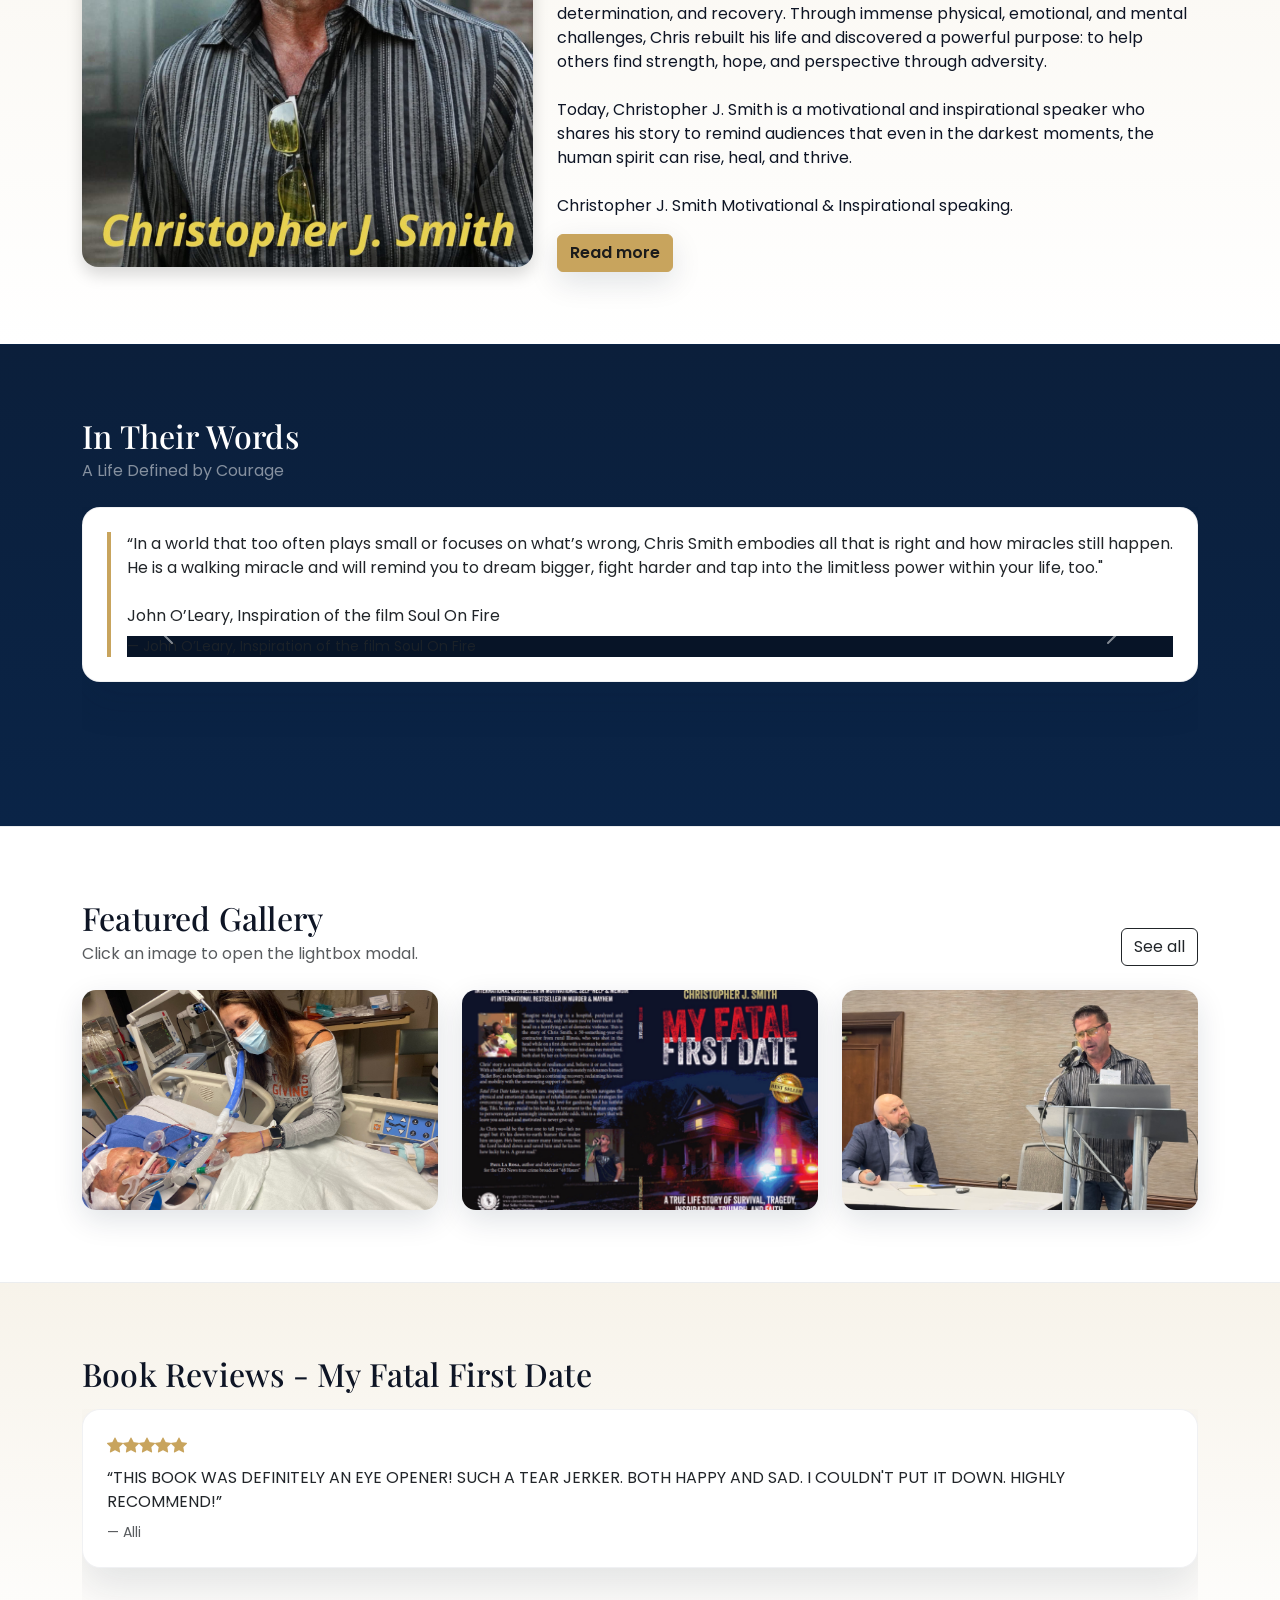
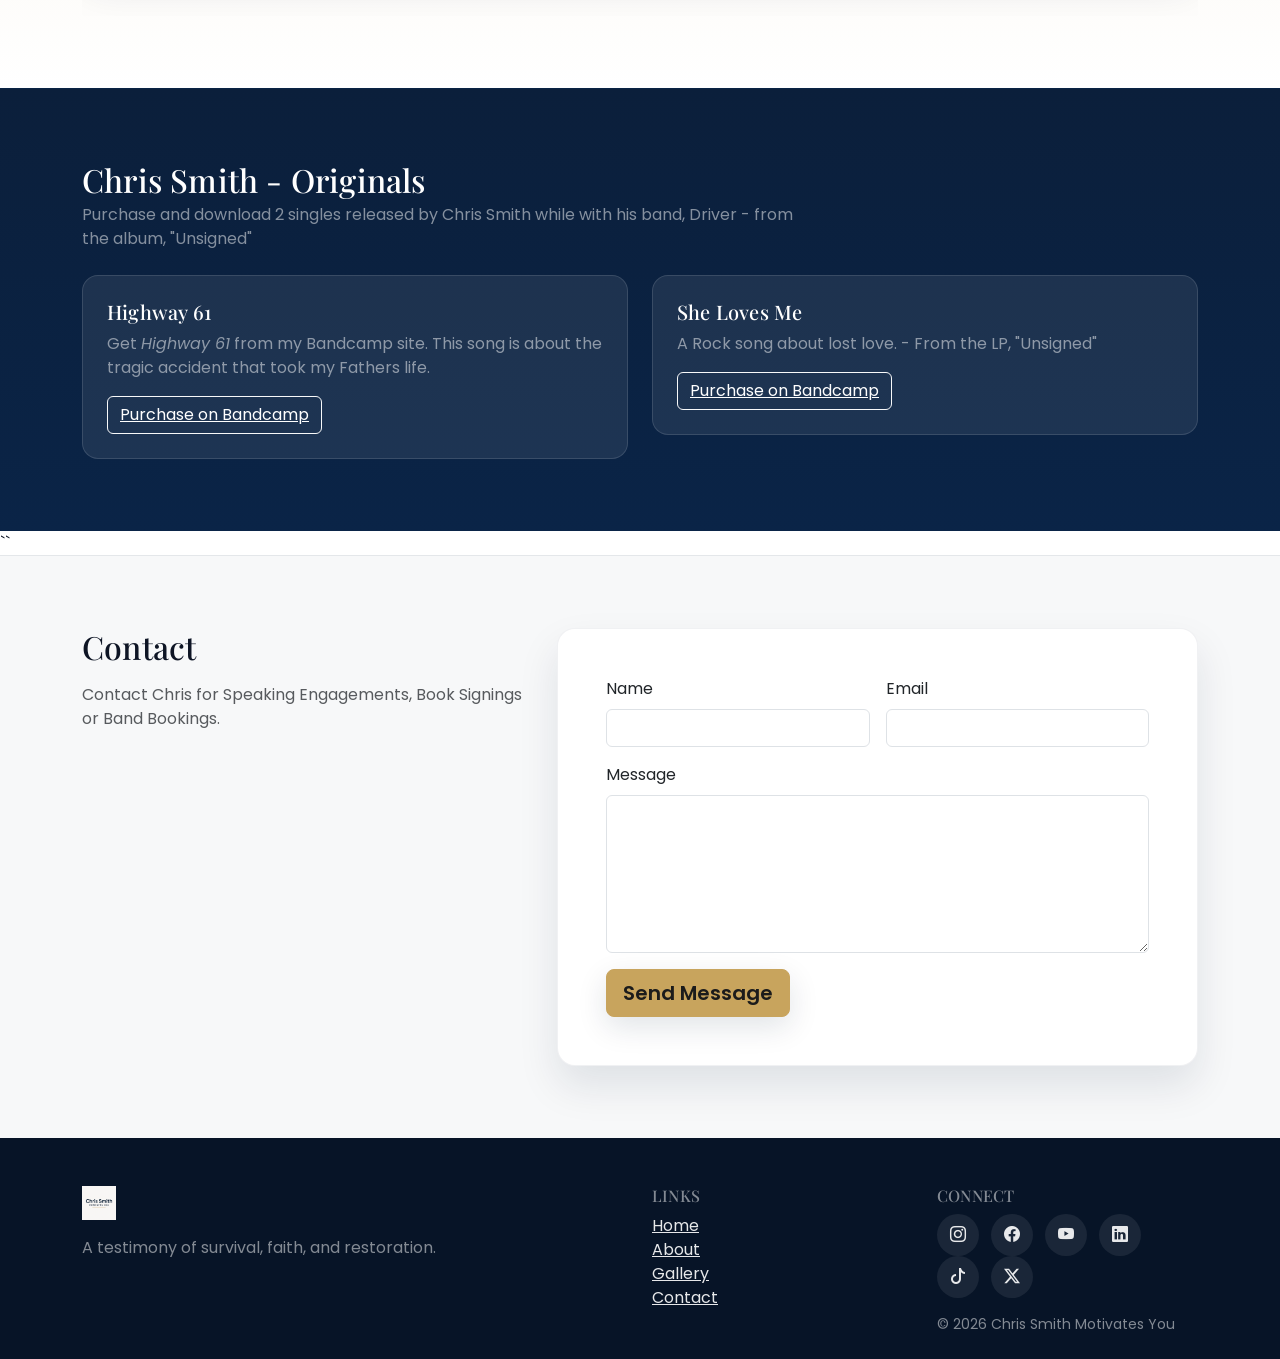
==== commit 84d383ce: "New page and nav bar multiple" ====
--- a/index.html
+++ b/index.html
@@ -94,6 +94,10 @@
           <li class="nav-item">
             <a class="nav-link" href="contact.html">Contact</a>
           </li>
+			
+			<li class="nav-item">
+  				<a class="nav-link" href="events.html">Events</a>
+			</li>
 
         </ul>
       </div>
@@ -581,7 +585,13 @@
   <div class="container">
     <div class="row g-4">
       <div class="col-lg-6">
-        <img src="assets/img/logo-wordmark.png" alt="Chris Smith Motivates You logo" style="height:34px;width:auto;">
+        <a href="index.html" aria-label="Return to home page">
+  <img
+    src="assets/img/logo-wordmark.png"
+    alt="Chris Smith Motivates You logo"
+    style="height:34px;width:auto;"
+  >
+</a>
         <p class="mt-3 mb-0 text-white-50">A testimony of survival, faith, and restoration.</p>
       </div>
 
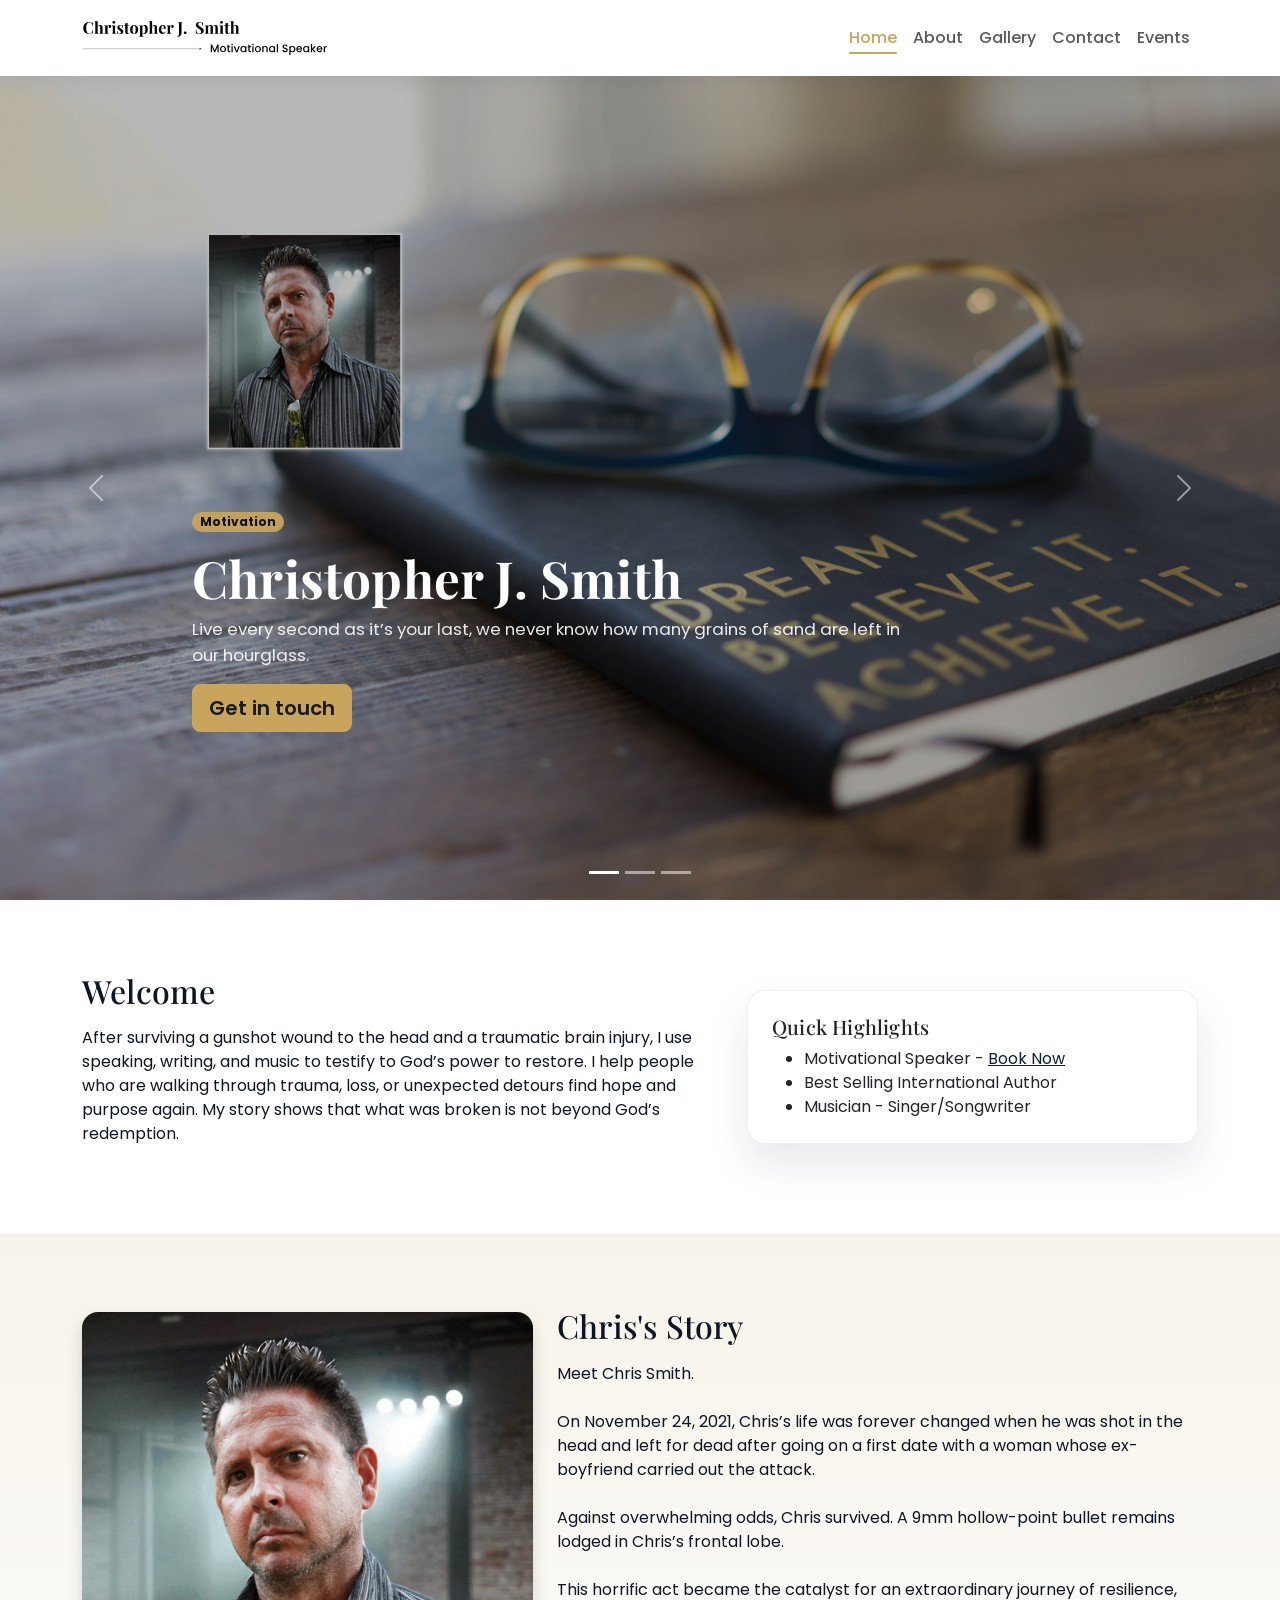
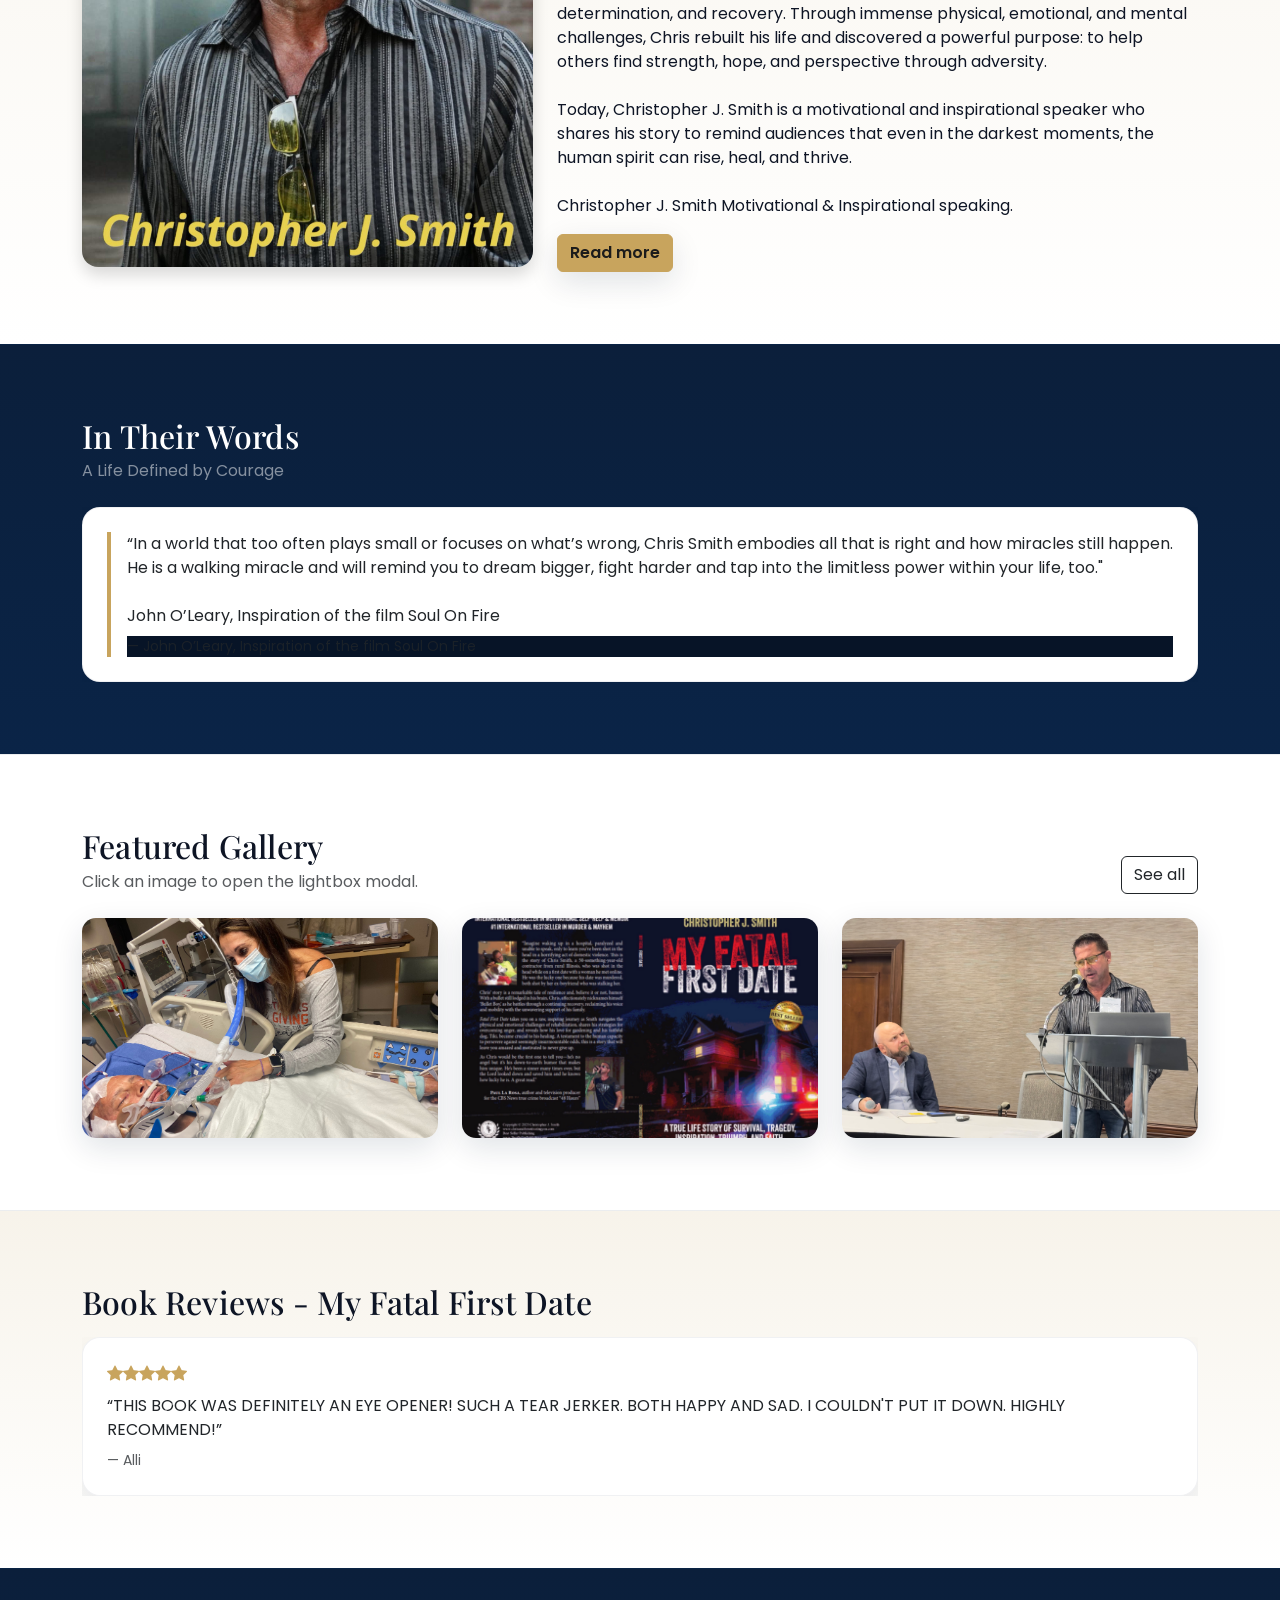
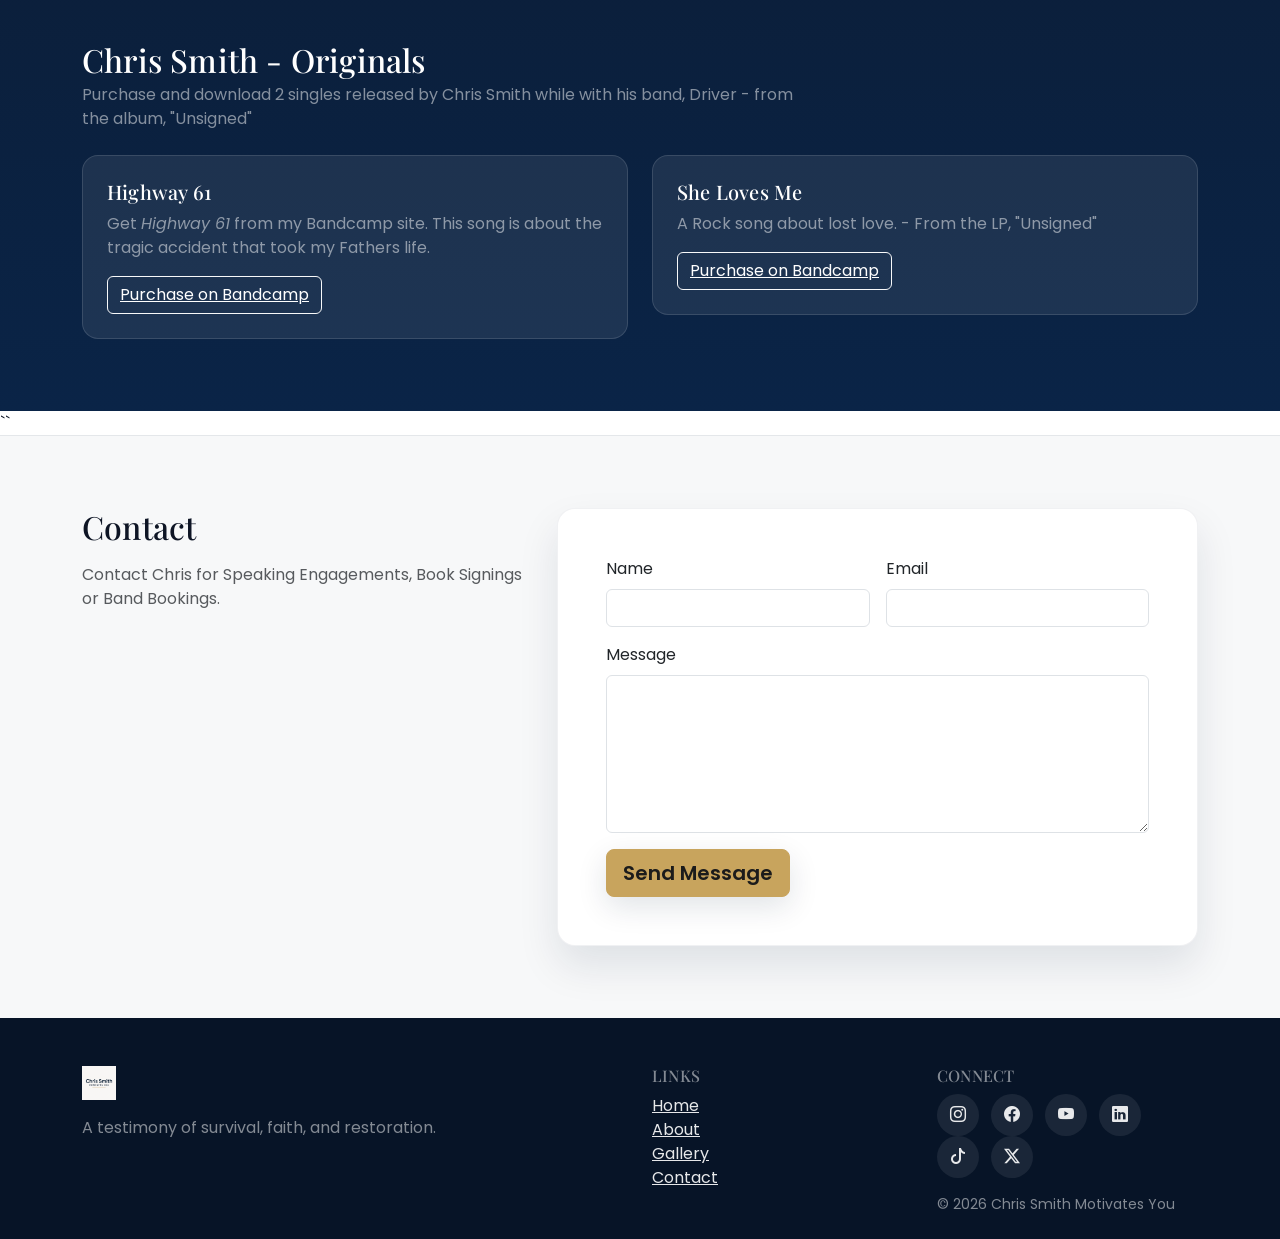
==== commit beead0ca: "Link updates https://www.allamericanspeakers.com/speakers/468848/Christopher-J.-Smith" ====
--- a/index.html
+++ b/index.html
@@ -234,8 +234,8 @@
           <div class="card card-premium p-4">
             <h3 class="h5 mb-2">Quick Highlights</h3>
             <ul class="mb-0">
-              <li>Motivational Speaker</li>
-              <li>Best Selling International Author</li>
+              <li>Motivational Speaker - <a href="https://www.allamericanspeakers.com/speakers/468848/Christopher-J.-Smith">Book Now</a></li>
+<li>Best Selling International Author</li>
               <li>Musician - Singer/Songwriter</li>
             </ul>
           </div>
--- a/assets/css/styles.css
+++ b/assets/css/styles.css
@@ -213,3 +213,29 @@
 .review-carousel-wrap .carousel-inner {
   min-height: var(--review-max-h, auto);
 }
+/* ==========================
+   Events page helpers
+   ========================== */
+.event-card {
+  position: relative;
+}
+
+.event-card::before{
+  content:"";
+  position:absolute;
+  left:0;
+  top:18px;
+  bottom:18px;
+  width:6px;
+  border-radius: 999px;
+  background: rgba(200,164,93,.95); /* brand gold */
+  opacity: .85;
+}
+
+@media (max-width: 575.98px){
+  .event-card::before{
+    top:14px;
+    bottom:14px;
+  }
+}
+..
